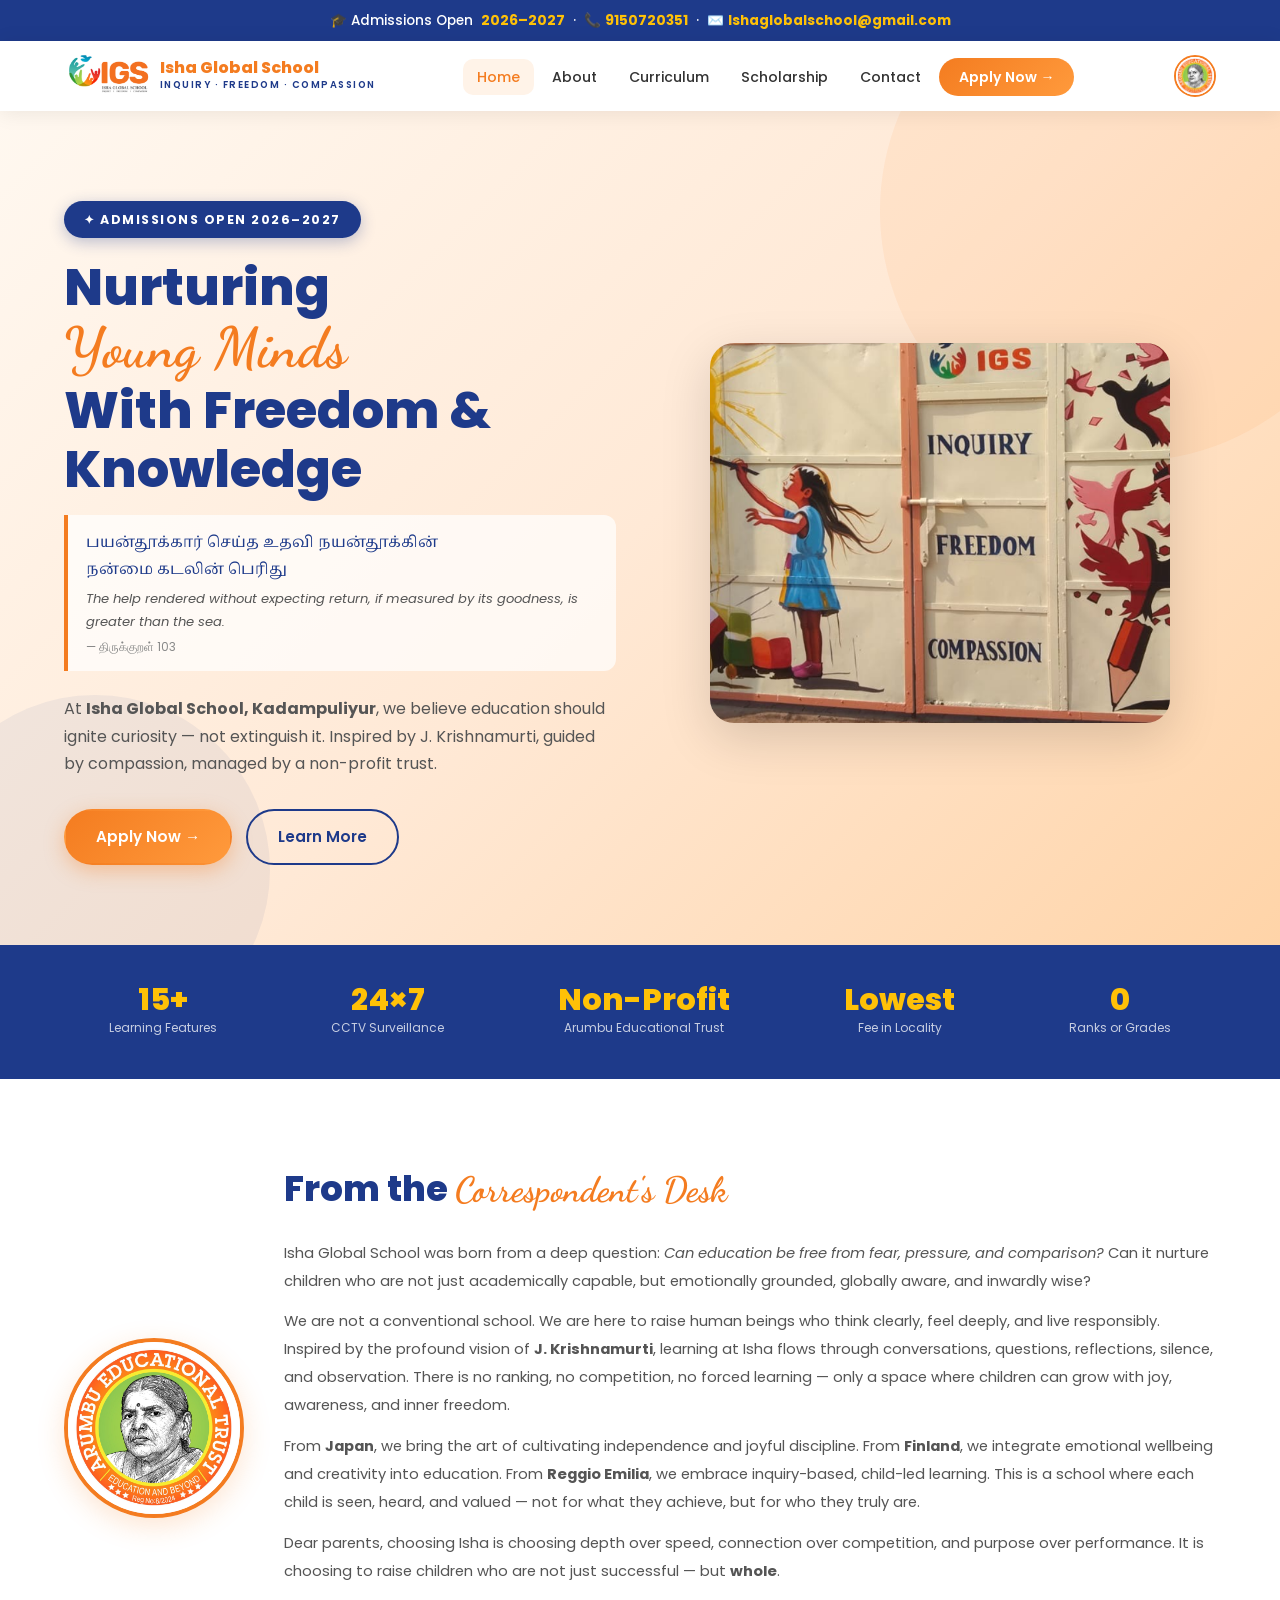
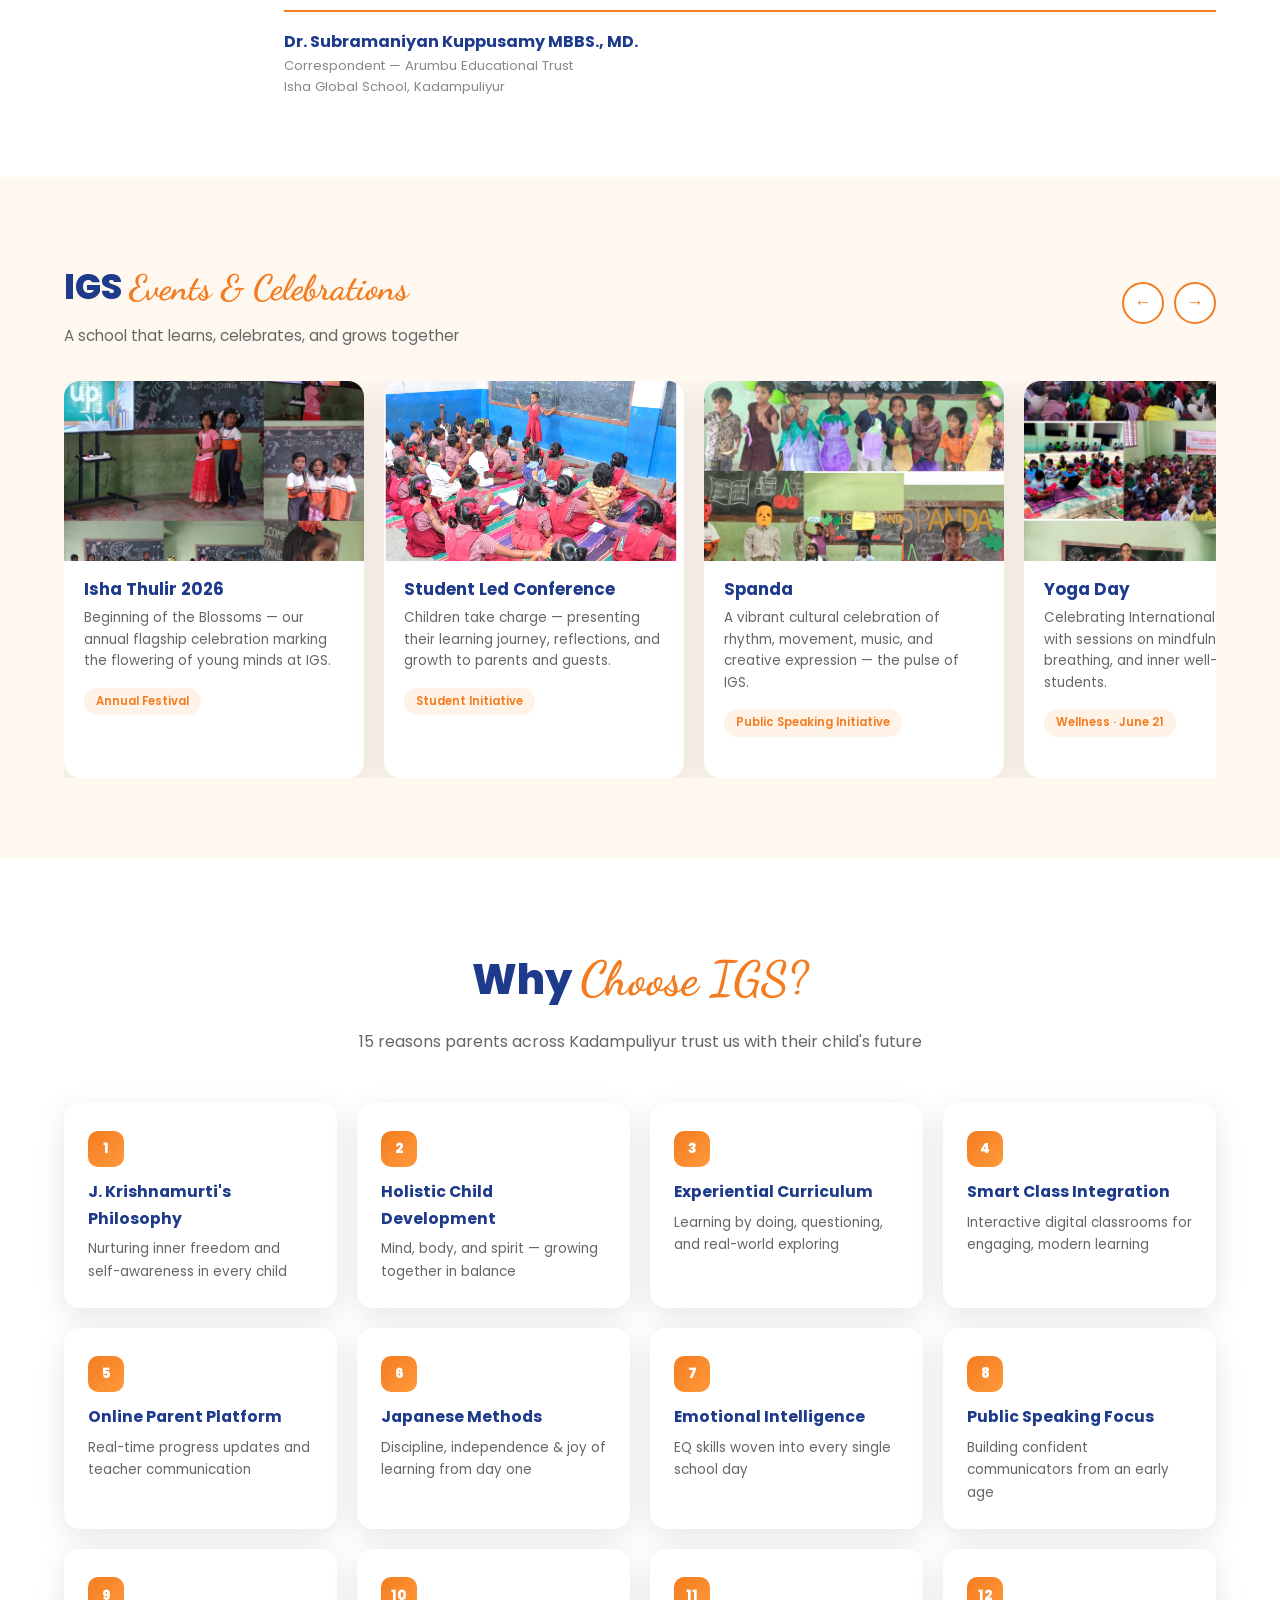
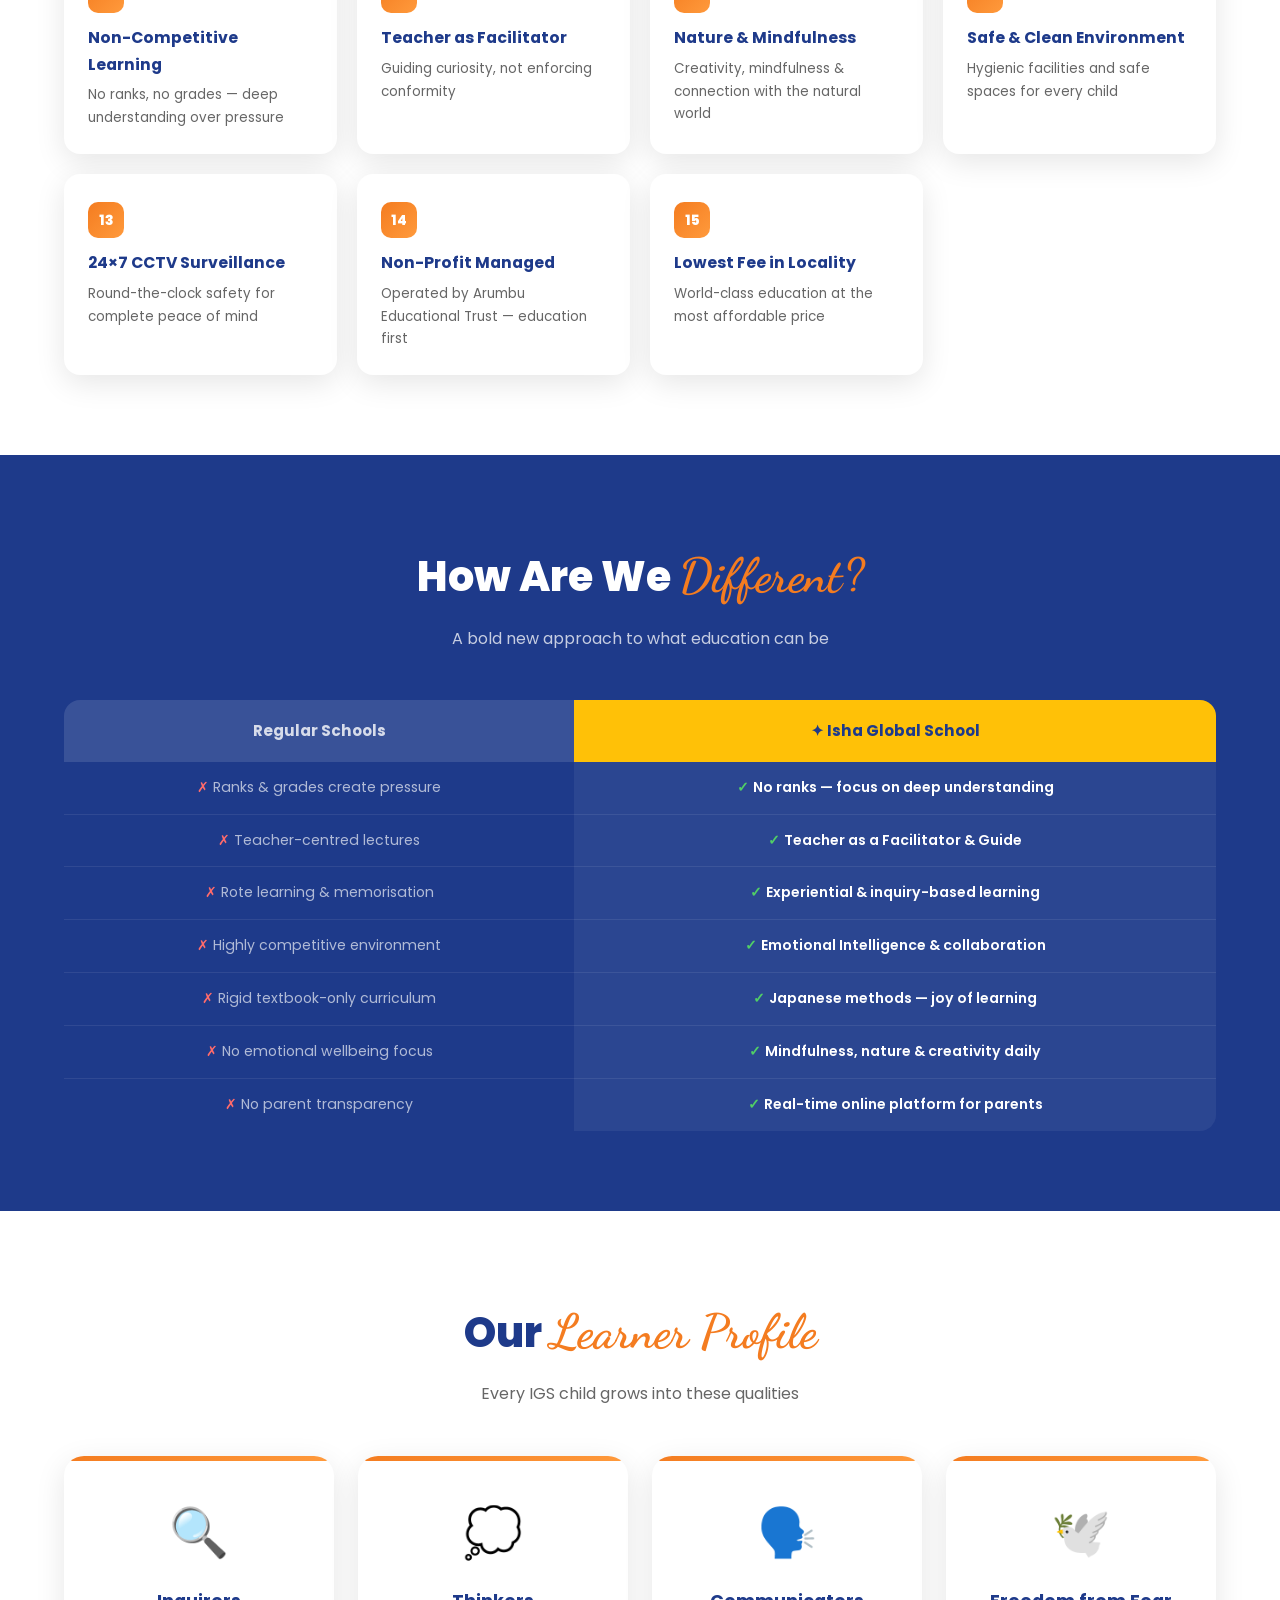
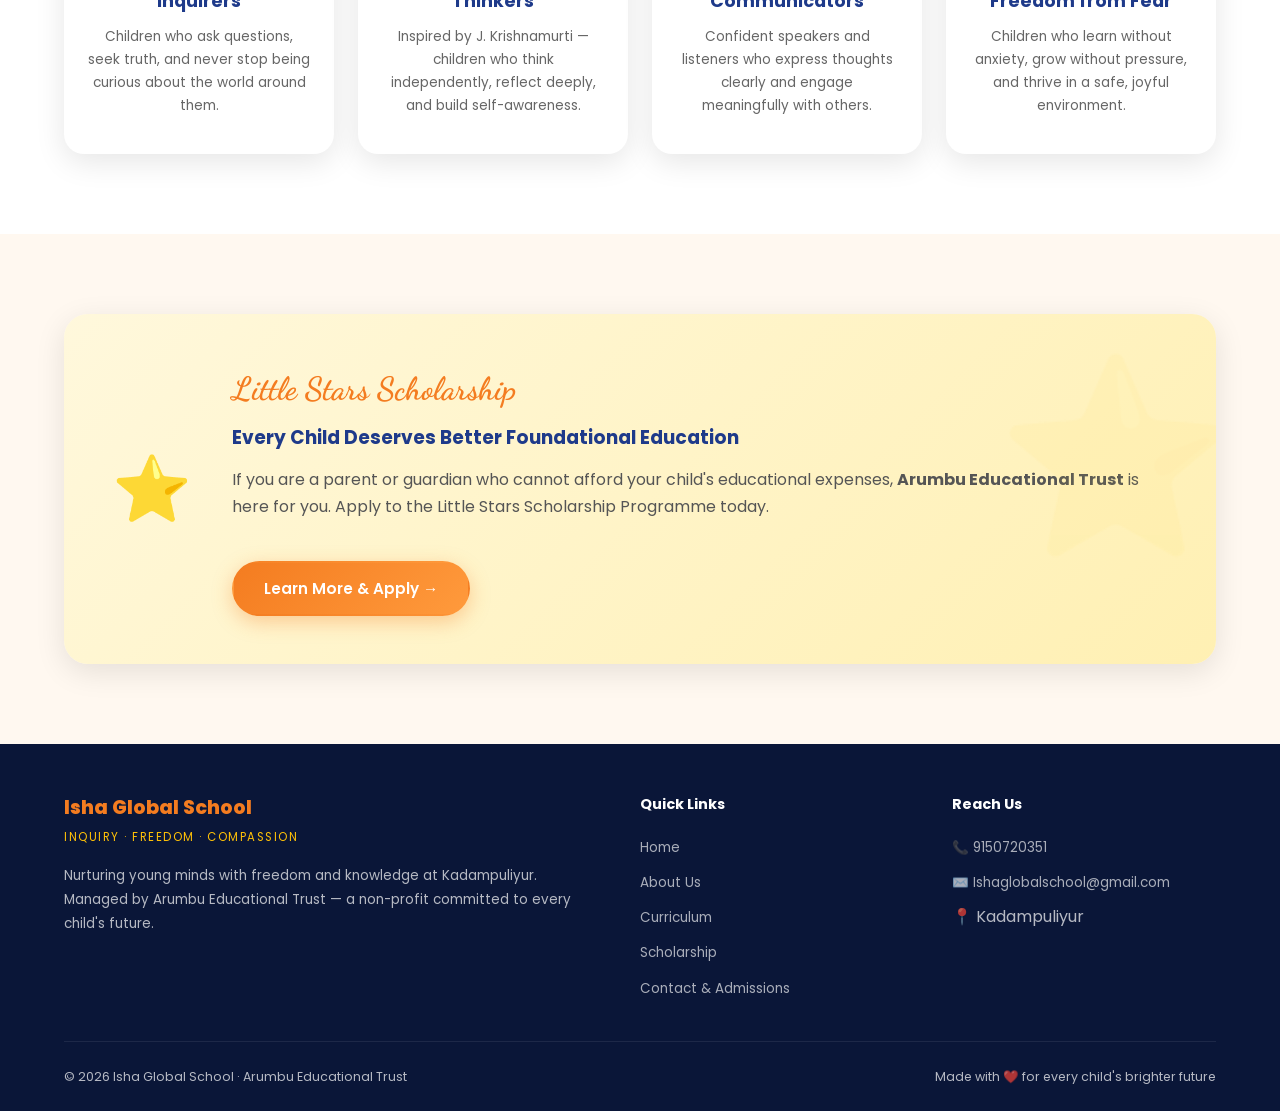
==== index.html @ 9e3ad9c9 "Initial commit — Isha Global School website Complete website with Home, About, Curriculum, Scholarsh" ====
<!DOCTYPE html>
<html lang="en">
<head>
  <meta charset="UTF-8"/>
  <meta name="viewport" content="width=device-width,initial-scale=1.0"/>
  <title>Isha Global School — Nurturing Young Minds</title>
  <meta name="description" content="Isha Global School, Kadampuliyur — Admissions open 2026-27. Holistic education inspired by J. Krishnamurti. Managed by Arumbu Educational Trust."/>
  <link rel="stylesheet" href="css/style.css"/>
</head>
<body>

<!-- TOP BANNER -->
<div class="top-banner">
  🎓 Admissions Open &nbsp;<span>2026–2027</span>&nbsp; · &nbsp;📞 <span>9150720351</span>&nbsp; · &nbsp;✉️ <span>Ishaglobalschool@gmail.com</span>
</div>

<!-- NAVBAR -->
<nav>
  <div class="wrap nav-inner">
    <a href="index.html" class="logo">
      <img src="Pictures/logo.jpg" alt="Isha Global School" class="logo-img"/>
      <div class="logo-text">
        <div class="name">Isha Global School</div>
        <div class="tagline">Inquiry · Freedom · Compassion</div>
      </div>
    </a>
    <ul class="nav-links">
      <li><a href="index.html" class="active">Home</a></li>
      <li><a href="about.html">About</a></li>
      <li><a href="curriculum.html">Curriculum</a></li>
      <li><a href="scholarship.html">Scholarship</a></li>
      <li><a href="contact.html">Contact</a></li>
      <li><a href="#" class="nav-apply">Apply Now →</a></li>
    </ul>
    <a href="about.html" class="trust-logo-link" title="Arumbu Educational Trust">
      <img src="Pictures/trust.jpeg" alt="Arumbu Educational Trust" class="trust-logo"/>
    </a>
    <div class="hamburger" id="ham"><span></span><span></span><span></span></div>
  </div>
</nav>

<!-- MOBILE NAV -->
<div class="mob-nav" id="mobNav">
  <div class="mob-top">
    <div class="logo">
      <img src="Pictures/logo.jpg" alt="Isha Global School" class="logo-img"/>
      <div class="logo-text"><div class="name">Isha Global School</div></div>
    </div>
    <button class="mob-close" id="mobClose">✕</button>
  </div>
  <a href="index.html">Home</a>
  <a href="about.html">About</a>
  <a href="curriculum.html">Curriculum</a>
  <a href="scholarship.html">Scholarship</a>
  <a href="contact.html">Contact</a>
  <a href="#" class="mob-apply">Apply Now →</a>
</div>

<!-- HERO -->
<section class="hero">
  <div class="wrap">
    <div class="hero-inner">
      <div class="fade-up">
        <div class="hero-badge">✦ Admissions Open 2026–2027</div>
        <h1>Nurturing <span class="script">Young Minds</span> With Freedom &amp; Knowledge</h1>

        <div class="hero-kural">
          <div class="k-text tamil">பயன்தூக்கார் செய்த உதவி நயன்தூக்கின்<br/>நன்மை கடலின் பெரிது</div>
          <div class="k-eng" style="font-size:.82rem;color:#555;margin-top:.3rem;font-style:italic;">The help rendered without expecting return, if measured by its goodness, is greater than the sea.</div>
          <div class="k-num">— திருக்குறள் 103</div>
        </div>

        <p class="hero-sub">
          At <strong>Isha Global School, Kadampuliyur</strong>, we believe education should ignite curiosity — not extinguish it.
          Inspired by J. Krishnamurti, guided by compassion, managed by a non-profit trust.
        </p>
        <div class="hero-btns">
          <a href="#" class="btn btn-orange">Apply Now →</a>
          <a href="about.html" class="btn btn-outline" style="color:var(--blue);border-color:var(--blue);">Learn More</a>
        </div>
      </div>

      <div class="hero-img-wrap">
        <img src="Pictures/igs_mural.png" alt="IGS — Inquiry, Freedom, Compassion" class="hero-img"/>
      </div>
    </div>
  </div>
</section>

<!-- STATS STRIP / DASHBOARD -->
<div class="stats-strip">
  <div class="wrap stats-inner">
    <div class="stat"><div class="num">15+</div><div class="lbl">Learning Features</div></div>
    <div class="stat"><div class="num">24×7</div><div class="lbl">CCTV Surveillance</div></div>
    <div class="stat"><div class="num">Non-Profit</div><div class="lbl">Arumbu Educational Trust</div></div>
    <div class="stat"><div class="num">Lowest</div><div class="lbl">Fee in Locality</div></div>
    <div class="stat"><div class="num">0</div><div class="lbl">Ranks or Grades</div></div>
  </div>
</div>

<!-- CORRESPONDENT'S DESK -->
<section class="corr-section">
  <div class="wrap">
    <div class="corr-inner">
      <div class="corr-logo">
        <img src="Pictures/trust.jpeg" alt="Arumbu Educational Trust" class="corr-trust-img"/>
      </div>
      <div class="corr-content">
        <h2>From the <span class="script">Correspondent's Desk</span></h2>
        <p>Isha Global School was born from a deep question: <em>Can education be free from fear, pressure, and comparison?</em> Can it nurture children who are not just academically capable, but emotionally grounded, globally aware, and inwardly wise?</p>
        <p>We are not a conventional school. We are here to raise human beings who think clearly, feel deeply, and live responsibly. Inspired by the profound vision of <strong>J. Krishnamurti</strong>, learning at Isha flows through conversations, questions, reflections, silence, and observation. There is no ranking, no competition, no forced learning — only a space where children can grow with joy, awareness, and inner freedom.</p>
        <p>From <strong>Japan</strong>, we bring the art of cultivating independence and joyful discipline. From <strong>Finland</strong>, we integrate emotional wellbeing and creativity into education. From <strong>Reggio Emilia</strong>, we embrace inquiry-based, child-led learning. This is a school where each child is seen, heard, and valued — not for what they achieve, but for who they truly are.</p>
        <p>Dear parents, choosing Isha is choosing depth over speed, connection over competition, and purpose over performance. It is choosing to raise children who are not just successful — but <strong>whole</strong>.</p>
        <div class="corr-sign">
          <strong>Dr. Subramaniyan Kuppusamy MBBS., MD.</strong>
          <span>Correspondent — Arumbu Educational Trust</span>
          <span>Isha Global School, Kadampuliyur</span>
        </div>
      </div>
    </div>
  </div>
</section>

<!-- EVENTS CAROUSEL -->
<section class="events-section">
  <div class="wrap">
    <div class="events-header">
      <div>
        <h2>IGS <span class="script">Events &amp; Celebrations</span></h2>
        <p style="color:#666;font-size:.95rem;margin-top:.3rem;">A school that learns, celebrates, and grows together</p>
      </div>
      <div class="events-nav">
        <button class="ev-btn" id="evPrev">&#8592;</button>
        <button class="ev-btn" id="evNext">&#8594;</button>
      </div>
    </div>

    <div class="events-track-wrap">
      <div class="events-track" id="evTrack">

        <div class="event-card">
          <div class="ev-img-wrap"><img src="Pictures/spanda2.jpeg" alt="Isha Thulir" class="ev-img"/></div>
          <div class="ev-body">
            <div class="ev-name">Isha Thulir 2026</div>
            <div class="ev-desc">Beginning of the Blossoms — our annual flagship celebration marking the flowering of young minds at IGS.</div>
            <span class="ev-tag">Annual Festival</span>
          </div>
        </div>

        <div class="event-card">
          <div class="ev-img-wrap"><img src="Pictures/student_led_conference.png" alt="Student Led Conference" class="ev-img"/></div>
          <div class="ev-body">
            <div class="ev-name">Student Led Conference</div>
            <div class="ev-desc">Children take charge — presenting their learning journey, reflections, and growth to parents and guests.</div>
            <span class="ev-tag">Student Initiative</span>
          </div>
        </div>

        <div class="event-card">
          <div class="ev-img-wrap"><img src="Pictures/spanda.jpeg" alt="Spanda" class="ev-img"/></div>
          <div class="ev-body">
            <div class="ev-name">Spanda</div>
            <div class="ev-desc">A vibrant cultural celebration of rhythm, movement, music, and creative expression — the pulse of IGS.</div>
            <span class="ev-tag">Public Speaking Initiative</span>
          </div>
        </div>

        <div class="event-card">
          <div class="ev-img-wrap"><img src="Pictures/yogaday.jpeg" alt="Yoga Day" class="ev-img"/></div>
          <div class="ev-body">
            <div class="ev-name">Yoga Day</div>
            <div class="ev-desc">Celebrating International Yoga Day with sessions on mindfulness, breathing, and inner well-being for all students.</div>
            <span class="ev-tag">Wellness · June 21</span>
          </div>
        </div>

        <div class="event-card">
          <div class="ev-img-wrap"><img src="Pictures/environment_day.png" alt="World Environment Day" class="ev-img"/></div>
          <div class="ev-body">
            <div class="ev-name">World Environment Day</div>
            <div class="ev-desc">Hands-on activities connecting children with nature — planting, clean-up drives, and eco-awareness projects.</div>
            <span class="ev-tag">Environment · June 5</span>
          </div>
        </div>

        <div class="event-card">
          <div class="ev-img-wrap"><img src="Pictures/independence_day.jpeg" alt="Independence Day" class="ev-img"/></div>
          <div class="ev-body">
            <div class="ev-name">Independence Day</div>
            <div class="ev-desc">A proud celebration of India's freedom — flag hoisting, patriotic performances, and reflections on our heritage.</div>
            <span class="ev-tag">National Day · Aug 15</span>
          </div>
        </div>

        <div class="event-card">
          <div class="ev-img-wrap"><img src="Pictures/teachers_day.jpeg" alt="National Holiday Celebrations" class="ev-img"/></div>
          <div class="ev-body">
            <div class="ev-name">National Holiday Celebrations</div>
            <div class="ev-desc">Vinayagar Chaturthi, Pongal, Diwali &amp; more — children celebrate India's rich cultural heritage with art, mehendi, speeches, and joyful traditions.</div>
            <span class="ev-tag">Cultural Celebrations</span>
          </div>
        </div>

        <div class="event-card">
          <div class="ev-img-wrap"><img src="Pictures/childrens_day.jpeg" alt="Children's Day" class="ev-img"/></div>
          <div class="ev-body">
            <div class="ev-name">Children's Day</div>
            <div class="ev-desc">A full day of joy, games, surprises, and fun — because every child deserves to be celebrated.</div>
            <span class="ev-tag">Fun Day · Nov 14</span>
          </div>
        </div>

        <div class="event-card">
          <div class="ev-img-wrap"><img src="Pictures/environment_day.png" alt="Science Exhibition" class="ev-img"/></div>
          <div class="ev-body">
            <div class="ev-name">Science Exhibition</div>
            <div class="ev-desc">Student-built models and experiments on display — curiosity, inquiry, and innovation showcased to the community.</div>
            <span class="ev-tag">STEM Showcase</span>
          </div>
        </div>

        <div class="event-card">
          <div class="ev-img-wrap"><img src="Pictures/talent_exhibit.jpeg" alt="Talent Exit Shows" class="ev-img"/></div>
          <div class="ev-body">
            <div class="ev-name">Talent Exit Shows</div>
            <div class="ev-desc">End-of-year performances where every child shines — music, dance, drama, art, and spoken word on one stage.</div>
            <span class="ev-tag">Year-End Show</span>
          </div>
        </div>

      </div>
    </div>
  </div>
</section>

<!-- WHY CHOOSE US -->
<section>
  <div class="wrap">
    <div class="section-head">
      <h2>Why <span class="script">Choose IGS?</span></h2>
      <p>15 reasons parents across Kadampuliyur trust us with their child's future</p>
    </div>
    <div class="why-grid">
      <div class="why-card"><div class="why-num">1</div><h3>J. Krishnamurti's Philosophy</h3><p>Nurturing inner freedom and self-awareness in every child</p></div>
      <div class="why-card"><div class="why-num">2</div><h3>Holistic Child Development</h3><p>Mind, body, and spirit — growing together in balance</p></div>
      <div class="why-card"><div class="why-num">3</div><h3>Experiential Curriculum</h3><p>Learning by doing, questioning, and real-world exploring</p></div>
      <div class="why-card"><div class="why-num">4</div><h3>Smart Class Integration</h3><p>Interactive digital classrooms for engaging, modern learning</p></div>
      <div class="why-card"><div class="why-num">5</div><h3>Online Parent Platform</h3><p>Real-time progress updates and teacher communication</p></div>
      <div class="why-card"><div class="why-num">6</div><h3>Japanese Methods</h3><p>Discipline, independence &amp; joy of learning from day one</p></div>
      <div class="why-card"><div class="why-num">7</div><h3>Emotional Intelligence</h3><p>EQ skills woven into every single school day</p></div>
      <div class="why-card"><div class="why-num">8</div><h3>Public Speaking Focus</h3><p>Building confident communicators from an early age</p></div>
      <div class="why-card"><div class="why-num">9</div><h3>Non-Competitive Learning</h3><p>No ranks, no grades — deep understanding over pressure</p></div>
      <div class="why-card"><div class="why-num">10</div><h3>Teacher as Facilitator</h3><p>Guiding curiosity, not enforcing conformity</p></div>
      <div class="why-card"><div class="why-num">11</div><h3>Nature &amp; Mindfulness</h3><p>Creativity, mindfulness &amp; connection with the natural world</p></div>
      <div class="why-card"><div class="why-num">12</div><h3>Safe &amp; Clean Environment</h3><p>Hygienic facilities and safe spaces for every child</p></div>
      <div class="why-card"><div class="why-num">13</div><h3>24×7 CCTV Surveillance</h3><p>Round-the-clock safety for complete peace of mind</p></div>
      <div class="why-card"><div class="why-num">14</div><h3>Non-Profit Managed</h3><p>Operated by Arumbu Educational Trust — education first</p></div>
      <div class="why-card"><div class="why-num">15</div><h3>Lowest Fee in Locality</h3><p>World-class education at the most affordable price</p></div>
    </div>
  </div>
</section>

<!-- HOW WE'RE DIFFERENT -->
<section class="diff-section">
  <div class="wrap">
    <div class="section-head">
      <h2>How Are We <span class="script">Different?</span></h2>
      <p>A bold new approach to what education can be</p>
    </div>
    <div style="overflow-x:auto;">
      <table class="diff-table">
        <thead>
          <tr>
            <th>Regular Schools</th>
            <th>✦ Isha Global School</th>
          </tr>
        </thead>
        <tbody>
          <tr><td><span class="x">✗</span>Ranks &amp; grades create pressure</td><td><span class="c">✓</span>No ranks — focus on deep understanding</td></tr>
          <tr><td><span class="x">✗</span>Teacher-centred lectures</td><td><span class="c">✓</span>Teacher as a Facilitator &amp; Guide</td></tr>
          <tr><td><span class="x">✗</span>Rote learning &amp; memorisation</td><td><span class="c">✓</span>Experiential &amp; inquiry-based learning</td></tr>
          <tr><td><span class="x">✗</span>Highly competitive environment</td><td><span class="c">✓</span>Emotional Intelligence &amp; collaboration</td></tr>
          <tr><td><span class="x">✗</span>Rigid textbook-only curriculum</td><td><span class="c">✓</span>Japanese methods — joy of learning</td></tr>
          <tr><td><span class="x">✗</span>No emotional wellbeing focus</td><td><span class="c">✓</span>Mindfulness, nature &amp; creativity daily</td></tr>
          <tr><td><span class="x">✗</span>No parent transparency</td><td><span class="c">✓</span>Real-time online platform for parents</td></tr>
        </tbody>
      </table>
    </div>
  </div>
</section>

<!-- LEARNER PROFILE -->
<section>
  <div class="wrap">
    <div class="section-head">
      <h2>Our <span class="script">Learner Profile</span></h2>
      <p>Every IGS child grows into these qualities</p>
    </div>
    <div class="learner-grid">
      <div class="learner-card">
        <span class="lc-icon">🔍</span>
        <h3>Inquirers</h3>
        <p>Children who ask questions, seek truth, and never stop being curious about the world around them.</p>
      </div>
      <div class="learner-card">
        <span class="lc-icon">💭</span>
        <h3>Thinkers</h3>
        <p>Inspired by J. Krishnamurti — children who think independently, reflect deeply, and build self-awareness.</p>
      </div>
      <div class="learner-card">
        <span class="lc-icon">🗣️</span>
        <h3>Communicators</h3>
        <p>Confident speakers and listeners who express thoughts clearly and engage meaningfully with others.</p>
      </div>
      <div class="learner-card">
        <span class="lc-icon">🕊️</span>
        <h3>Freedom from Fear</h3>
        <p>Children who learn without anxiety, grow without pressure, and thrive in a safe, joyful environment.</p>
      </div>
    </div>
  </div>
</section>

<!-- SCHOLARSHIP TEASER -->
<section style="background:#fff8f0;">
  <div class="wrap">
    <div class="schol-teaser">
      <div class="schol-star">⭐</div>
      <div>
        <h2 class="script" style="color:var(--orange);font-size:2rem;margin-bottom:.4rem;">Little Stars Scholarship</h2>
        <h3 style="color:var(--blue);margin-bottom:.75rem;font-weight:700;">Every Child Deserves Better Foundational Education</h3>
        <p>If you are a parent or guardian who cannot afford your child's educational expenses, <strong>Arumbu Educational Trust</strong> is here for you. Apply to the Little Stars Scholarship Programme today.</p>
        <a href="scholarship.html" class="btn btn-orange" style="margin-top:1rem;">Learn More &amp; Apply →</a>
      </div>
    </div>
  </div>
</section>

<!-- FOOTER -->
<footer>
  <div class="wrap">
    <div class="footer-grid">
      <div class="f-brand">
        <div class="f-name">Isha Global School</div>
        <div class="f-motto">Inquiry · Freedom · Compassion</div>
        <p>Nurturing young minds with freedom and knowledge at Kadampuliyur. Managed by Arumbu Educational Trust — a non-profit committed to every child's future.</p>
      </div>
      <div>
        <h4>Quick Links</h4>
        <ul>
          <li><a href="index.html">Home</a></li>
          <li><a href="about.html">About Us</a></li>
          <li><a href="curriculum.html">Curriculum</a></li>
          <li><a href="scholarship.html">Scholarship</a></li>
          <li><a href="contact.html">Contact &amp; Admissions</a></li>
        </ul>
      </div>
      <div>
        <h4>Reach Us</h4>
        <ul>
          <li><a href="tel:9150720351">📞 9150720351</a></li>
          <li><a href="mailto:Ishaglobalschool@gmail.com">✉️ Ishaglobalschool@gmail.com</a></li>
          <li>📍 Kadampuliyur</li>
        </ul>
      </div>
    </div>
    <div class="footer-bottom">
      <span>© 2026 Isha Global School · Arumbu Educational Trust</span>
      <span>Made with ❤️ for every child's brighter future</span>
    </div>
  </div>
</footer>

<script>
  // Mobile nav
  const ham = document.getElementById('ham');
  const mobNav = document.getElementById('mobNav');
  const mobClose = document.getElementById('mobClose');
  ham.addEventListener('click', () => { mobNav.classList.add('open'); document.body.style.overflow='hidden'; });
  mobClose.addEventListener('click', () => { mobNav.classList.remove('open'); document.body.style.overflow=''; });
  mobNav.querySelectorAll('a').forEach(a => a.addEventListener('click', () => { mobNav.classList.remove('open'); document.body.style.overflow=''; }));

  // Events carousel
  const track = document.getElementById('evTrack');
  const cards = track.querySelectorAll('.event-card');
  let current = 0;
  const visible = () => window.innerWidth < 700 ? 1 : window.innerWidth < 1000 ? 2 : 3;
  const cardW = () => cards[0].getBoundingClientRect().width + 20;
  const maxIdx = () => Math.max(0, cards.length - visible());

  function slideTo(idx) {
    current = Math.max(0, Math.min(idx, maxIdx()));
    track.style.transform = 'translateX(-' + (current * cardW()) + 'px)';
  }

  document.getElementById('evPrev').addEventListener('click', () => slideTo(current - 1));
  document.getElementById('evNext').addEventListener('click', () => slideTo(current + 1));
  window.addEventListener('resize', () => slideTo(Math.min(current, maxIdx())));

  // Auto-scroll — loops back to start seamlessly
  let autoTimer = setInterval(() => {
    slideTo(current >= maxIdx() ? 0 : current + 1);
  }, 3500);
  track.parentElement.addEventListener('mouseenter', () => clearInterval(autoTimer));
  track.parentElement.addEventListener('mouseleave', () => {
    autoTimer = setInterval(() => { slideTo(current >= maxIdx() ? 0 : current + 1); }, 3500);
  });

  // Scroll animations
  const obs = new IntersectionObserver(entries => {
    entries.forEach(e => { if(e.isIntersecting){ e.target.style.opacity='1'; e.target.style.transform='translateY(0)'; obs.unobserve(e.target); }});
  }, { threshold:.1, rootMargin:'0px 0px -40px 0px' });
  document.querySelectorAll('.why-card,.learner-card,.event-card,.stat').forEach(el => {
    el.style.opacity='0'; el.style.transform='translateY(22px)'; el.style.transition='opacity .5s ease, transform .5s ease';
    obs.observe(el);
  });
</script>
</body>
</html>
---- css/style.css ----
@import url('https://fonts.googleapis.com/css2?family=Poppins:wght@300;400;500;600;700;800&family=Dancing+Script:wght@600;700&family=Noto+Serif+Tamil:wght@400;600&display=swap');

:root {
  --orange: #f47c20;
  --orange-d: #d96712;
  --blue: #1e3a8a;
  --blue-d: #0f1f4d;
  --yellow: #ffc107;
  --cream: #fff8f0;
  --grad: linear-gradient(135deg, #f47c20, #ff9a3c);
  --grad-blue: linear-gradient(135deg, #1e3a8a, #3b5bdb);
  --shadow: 0 8px 30px rgba(0,0,0,.10);
  --shadow-lg: 0 15px 50px rgba(0,0,0,.15);
  --radius: 16px;
  --transition: all .35s ease;
}

*, *::before, *::after { margin:0; padding:0; box-sizing:border-box; }
html { scroll-behavior: smooth; }
body { font-family:'Poppins',sans-serif; background:#fff; color:#333; overflow-x:hidden; line-height:1.7; }
img { max-width:100%; display:block; }
a { text-decoration:none; color:inherit; }
ul { list-style:none; }
.script { font-family:'Dancing Script',cursive; }
.tamil { font-family:'Noto Serif Tamil',serif; }

/* ── LAYOUT ── */
.wrap { max-width:1200px; margin:0 auto; padding:0 24px; }
section { padding:80px 0; }

/* ── BUTTONS ── */
.btn {
  display:inline-block; padding:13px 30px; border-radius:50px;
  font-weight:600; font-size:.95rem; cursor:pointer; transition:var(--transition);
  border:2px solid transparent;
}
.btn-orange { background:var(--grad); color:#fff; box-shadow:0 6px 20px rgba(244,124,32,.35); }
.btn-orange:hover { transform:translateY(-3px); box-shadow:0 10px 30px rgba(244,124,32,.5); }
.btn-outline { background:transparent; color:#fff; border-color:#fff; }
.btn-outline:hover { background:#fff; color:var(--blue); transform:translateY(-3px); }
.btn-blue { background:var(--grad-blue); color:#fff; box-shadow:0 6px 20px rgba(30,58,138,.3); }
.btn-blue:hover { transform:translateY(-3px); box-shadow:0 10px 30px rgba(30,58,138,.45); }
.btn-yellow { background:var(--yellow); color:#1a1a1a; font-weight:700; box-shadow:0 6px 20px rgba(255,193,7,.4); }
.btn-yellow:hover { transform:translateY(-3px); background:#e6ac00; }

/* ── SECTION HEADERS ── */
.section-head { text-align:center; margin-bottom:3rem; }
.section-head h2 { font-size:clamp(1.8rem,3.5vw,2.6rem); color:var(--blue); margin-bottom:.5rem; font-weight:800; }
.section-head h2 .script { color:var(--orange); font-size:1.15em; }
.section-head p { color:#666; font-size:1rem; max-width:580px; margin:0 auto; }

/* ── NAVBAR ── */
nav {
  background:rgba(255,255,255,.97); backdrop-filter:blur(12px);
  box-shadow:0 2px 20px rgba(0,0,0,.08); position:sticky; top:0; z-index:1000; padding:12px 0;
}
.nav-inner { display:flex; align-items:center; justify-content:space-between; }
.logo { display:flex; align-items:center; gap:10px; }
.logo-icon {
  width:46px; height:46px; background:var(--grad); border-radius:12px;
  display:flex; align-items:center; justify-content:center;
  color:#fff; font-weight:800; font-size:1rem; letter-spacing:-.5px;
}
.logo-img {
  height:46px; width:auto; border-radius:10px; object-fit:contain;
}
.logo-text .name { font-size:1rem; font-weight:800; color:var(--orange); line-height:1.1; }
.logo-text .tagline { font-size:.6rem; color:var(--blue); letter-spacing:1.5px; text-transform:uppercase; font-weight:600; }
.nav-links { display:flex; align-items:center; gap:4px; }
.nav-links a { padding:8px 14px; border-radius:10px; font-size:.88rem; font-weight:500; color:#333; transition:var(--transition); }
.nav-links a:hover, .nav-links a.active { background:#fff3e8; color:var(--orange); }
.nav-links .nav-apply { background:var(--grad); color:#fff; border-radius:50px; padding:9px 20px; font-weight:600; }
.nav-links .nav-apply:hover { background:none; background-color:var(--orange-d); transform:translateY(-2px); }
.trust-logo-link { display:flex; align-items:center; margin-left:12px; }
.trust-logo { height:42px; width:42px; border-radius:50%; object-fit:cover; border:2px solid var(--orange); transition:var(--transition); }
.trust-logo:hover { transform:scale(1.08); box-shadow:0 4px 12px rgba(244,124,32,.3); }
.hamburger { display:none; flex-direction:column; gap:5px; cursor:pointer; padding:5px; }
.hamburger span { display:block; width:24px; height:2px; background:var(--blue); border-radius:2px; transition:var(--transition); }

/* ── MOBILE MENU ── */
.mob-nav {
  display:none; position:fixed; inset:0; background:#fff; z-index:999;
  flex-direction:column; padding:24px; overflow-y:auto;
}
.mob-nav.open { display:flex; }
.mob-top { display:flex; justify-content:space-between; align-items:center; margin-bottom:2rem; }
.mob-close { font-size:1.6rem; background:none; border:none; cursor:pointer; color:#333; }
.mob-nav a { padding:14px 16px; border-radius:12px; font-weight:500; font-size:1rem; color:#333; border-bottom:1px solid #f5f5f5; transition:var(--transition); }
.mob-nav a:hover { background:#fff3e8; color:var(--orange); }
.mob-apply { background:var(--grad); color:#fff !important; border-radius:50px; text-align:center; margin-top:1rem; border:none !important; }

/* ── TOP BANNER ── */
.top-banner { background:var(--blue); color:#fff; text-align:center; padding:9px; font-size:.85rem; font-weight:500; }
.top-banner span { color:var(--yellow); font-weight:700; }

/* ── HERO ── */
.hero {
  background:linear-gradient(135deg,#fff8f0 0%,#ffe9d6 50%,#ffd4a8 100%);
  padding:90px 0 80px; position:relative; overflow:hidden;
}
.hero::before {
  content:''; position:absolute; width:500px; height:500px; border-radius:50%;
  background:var(--orange); opacity:.08; top:-150px; right:-100px;
}
.hero::after {
  content:''; position:absolute; width:350px; height:350px; border-radius:50%;
  background:var(--blue); opacity:.06; bottom:-100px; left:-80px;
}
.hero-inner { display:grid; grid-template-columns:1fr 1fr; gap:3rem; align-items:center; position:relative; z-index:1; }
.hero-badge { display:inline-block; background:var(--blue); color:#fff; padding:8px 20px; border-radius:25px; font-size:.78rem; font-weight:700; letter-spacing:1.5px; text-transform:uppercase; margin-bottom:1.2rem; box-shadow:0 4px 15px rgba(30,58,138,.3); }
.hero h1 { font-size:clamp(2rem,4vw,3.2rem); color:var(--blue); font-weight:800; line-height:1.15; margin-bottom:1rem; }
.hero h1 .script { color:var(--orange); font-size:1.1em; display:block; }
.hero-kural { background:rgba(255,255,255,.7); backdrop-filter:blur(8px); border-left:4px solid var(--orange); border-radius:0 12px 12px 0; padding:14px 18px; margin-bottom:1.5rem; }
.hero-kural .k-text { font-family:'Noto Serif Tamil',serif; font-size:.95rem; color:var(--blue); line-height:1.8; }
.hero-kural .k-num { font-size:.72rem; color:#888; margin-top:.3rem; }
.hero-sub { color:#555; font-size:1rem; margin-bottom:2rem; line-height:1.7; }
.hero-btns { display:flex; gap:14px; flex-wrap:wrap; }
.hero-img-wrap { position:relative; display:flex; justify-content:center; }
.hero-img { border-radius:24px; box-shadow:var(--shadow-lg); width:100%; max-width:460px; height:380px; object-fit:cover; animation:float 4s ease-in-out infinite; }
.hero-img-placeholder { border-radius:24px; box-shadow:var(--shadow-lg); width:100%; max-width:460px; height:380px; background:linear-gradient(135deg,#ffe9d6,#ffd4a8); display:flex; align-items:center; justify-content:center; font-size:6rem; animation:float 4s ease-in-out infinite; }
.hero-float-badge {
  position:absolute; bottom:20px; left:-20px;
  background:#fff; border-radius:14px; padding:12px 18px;
  box-shadow:var(--shadow); display:flex; align-items:center; gap:10px; z-index:2;
}
.hero-float-badge .hfb-icon { font-size:1.6rem; }
.hero-float-badge .hfb-text strong { display:block; font-size:.85rem; color:var(--blue); }
.hero-float-badge .hfb-text span { font-size:.72rem; color:#888; }

@keyframes float { 0%,100%{transform:translateY(0)} 50%{transform:translateY(-14px)} }

/* ── STATS STRIP ── */
.stats-strip { background:var(--blue); padding:24px 0; }
.stats-inner { display:flex; justify-content:space-around; flex-wrap:wrap; gap:1.5rem; }
.stat { text-align:center; color:#fff; padding:1rem 1.2rem; border-radius:12px; cursor:default; transition:transform .3s ease,background .3s ease,box-shadow .3s ease; }
.stat:hover { transform:translateY(-8px) scale(1.08); background:rgba(255,255,255,.1); box-shadow:0 10px 30px rgba(0,0,0,.25); }
.stat .num { font-size:1.9rem; font-weight:800; color:var(--yellow); line-height:1; transition:transform .3s ease; }
.stat:hover .num { transform:scale(1.15); }
.stat .lbl { font-size:.75rem; color:rgba(255,255,255,.75); margin-top:3px; transition:color .3s ease; }
.stat:hover .lbl { color:#fff; }
.stat-photo { width:64px; height:64px; border-radius:50%; object-fit:cover; margin:0 auto 10px; border:3px solid var(--yellow); box-shadow:0 4px 12px rgba(0,0,0,.25); }
.stats-with-photos .stat { display:flex; flex-direction:column; align-items:center; }
.dashboard-banner { width:100%; height:280px; object-fit:cover; border-radius:var(--radius); box-shadow:0 6px 20px rgba(0,0,0,.25); }

/* ── CORRESPONDENT'S DESK ── */
.corr-section { background:#fff; }
.corr-inner { display:grid; grid-template-columns:auto 1fr; gap:2.5rem; align-items:center; }
.corr-logo { flex-shrink:0; text-align:center; }
.corr-trust-img { width:180px; height:180px; border-radius:50%; object-fit:cover; border:4px solid var(--orange); box-shadow:0 8px 28px rgba(244,124,32,.2); }
.corr-content h2 { font-size:clamp(1.6rem,3vw,2.2rem); color:var(--blue); font-weight:800; margin-bottom:1.2rem; }
.corr-content h2 .script { color:var(--orange); }
.corr-content p { font-size:.92rem; color:#555; line-height:1.9; margin-bottom:.8rem; }
.corr-sign { margin-top:1.5rem; padding-top:1rem; border-top:2px solid var(--orange); }
.corr-sign strong { display:block; color:var(--blue); font-size:1rem; }
.corr-sign span { display:block; font-size:.82rem; color:#888; line-height:1.6; }

/* ── EVENTS ── */
.events-section { background:var(--cream); }
.events-header { display:flex; align-items:center; justify-content:space-between; margin-bottom:2rem; flex-wrap:wrap; gap:1rem; }
.events-header h2 { font-size:clamp(1.6rem,3vw,2.2rem); color:var(--blue); font-weight:800; }
.events-header h2 .script { color:var(--orange); }
.events-nav { display:flex; gap:10px; }
.ev-btn { width:42px; height:42px; border-radius:50%; border:2px solid var(--orange); background:#fff; color:var(--orange); font-size:1.1rem; cursor:pointer; transition:var(--transition); display:flex; align-items:center; justify-content:center; }
.ev-btn:hover { background:var(--orange); color:#fff; }
.events-track-wrap { overflow:hidden; }
.events-track { display:flex; gap:20px; transition:transform .6s cubic-bezier(.25,.8,.25,1); }
.event-card {
  flex:0 0 300px; background:#fff; border-radius:var(--radius);
  box-shadow:var(--shadow); border-top:none; transition:transform .35s ease,box-shadow .35s ease;
  cursor:pointer; position:relative; overflow:hidden;
}
.event-card:hover { transform:translateY(-10px) scale(1.02); box-shadow:0 18px 45px rgba(0,0,0,.18); }
.ev-img-wrap { position:relative; overflow:hidden; height:180px; }
.ev-img { width:100%; height:100%; object-fit:cover; display:block; transition:transform .45s ease; }
.event-card:hover .ev-img { transform:scale(1.1); }
.ev-body { padding:18px 20px 20px; }
.ev-name { font-size:1.05rem; font-weight:700; color:var(--blue); margin-bottom:6px; line-height:1.3; transition:color .3s ease; }
.event-card:hover .ev-name { color:var(--orange); }
.ev-desc { font-size:.84rem; color:#666; margin-bottom:14px; line-height:1.6; }
.ev-tag { display:inline-block; background:#fff3e8; color:var(--orange); font-size:.72rem; font-weight:600; padding:4px 12px; border-radius:20px; transition:background .3s ease,color .3s ease; }
.event-card:hover .ev-tag { background:var(--orange); color:#fff; }

/* ── WHY CHOOSE US ── */
.why-grid { display:grid; grid-template-columns:repeat(auto-fit,minmax(240px,1fr)); gap:20px; }
.why-card {
  background:#fff; border-radius:var(--radius); padding:24px; box-shadow:var(--shadow);
  border-top:4px solid transparent; transition:var(--transition); position:relative; overflow:hidden;
}
.why-card::after { content:''; position:absolute; top:0; left:0; right:0; height:4px; background:var(--grad); transform:scaleX(0); transform-origin:left; transition:var(--transition); }
.why-card:hover { transform:translateY(-10px) scale(1.03); box-shadow:0 16px 40px rgba(244,124,32,.18); }
.why-card:hover::after { transform:scaleX(1); }
.why-num { background:var(--grad); color:#fff; width:36px; height:36px; border-radius:10px; display:flex; align-items:center; justify-content:center; font-weight:800; font-size:.85rem; margin-bottom:12px; transition:transform .3s ease; }
.why-card:hover .why-num { transform:scale(1.15) rotate(-5deg); }
.why-card h3 { color:var(--blue); font-size:.98rem; margin-bottom:6px; font-weight:700; transition:color .3s ease; }
.why-card:hover h3 { color:var(--orange); }
.why-card p { font-size:.84rem; color:#666; }

/* ── DIFFERENT ── */
.diff-section { background:var(--blue); }
.diff-section .section-head h2 { color:#fff; }
.diff-section .section-head p { color:rgba(255,255,255,.75); }
.diff-table { width:100%; border-collapse:collapse; border-radius:var(--radius); overflow:hidden; }
.diff-table th { padding:18px 20px; font-size:.95rem; font-weight:700; text-align:center; }
.diff-table th:first-child { background:rgba(255,255,255,.12); color:rgba(255,255,255,.8); }
.diff-table th:last-child { background:var(--yellow); color:var(--blue); }
.diff-table td { padding:14px 20px; border-bottom:1px solid rgba(255,255,255,.08); font-size:.88rem; text-align:center; }
.diff-table tr:last-child td { border-bottom:none; }
.diff-table td:first-child { color:rgba(255,255,255,.65); }
.diff-table td:last-child { color:#fff; font-weight:600; background:rgba(255,255,255,.06); }
.diff-table .x { color:#ff6b6b; margin-right:4px; }
.diff-table .c { color:#51cf66; margin-right:4px; }

/* ── LEARNER PROFILE ── */
.learner-grid { display:grid; grid-template-columns:repeat(auto-fit,minmax(220px,1fr)); gap:24px; }
.learner-card {
  text-align:center; padding:36px 24px; background:#fff; border-radius:20px;
  box-shadow:var(--shadow); transition:var(--transition); position:relative; overflow:hidden;
}
.learner-card::before { content:''; position:absolute; top:0; left:0; right:0; height:5px; background:var(--grad); transition:height .3s ease; }
.learner-card:hover { transform:translateY(-10px) scale(1.03); box-shadow:0 16px 40px rgba(244,124,32,.2); }
.learner-card:hover::before { height:8px; }
.learner-card .lc-icon { font-size:3rem; margin-bottom:14px; display:block; transition:transform .3s ease; }
.learner-card:hover .lc-icon { animation:lcBounce .5s ease; }
.learner-card h3 { color:var(--blue); margin-bottom:8px; font-size:1.1rem; font-weight:700; transition:color .3s ease; }
.learner-card:hover h3 { color:var(--orange); }
.learner-card p { font-size:.85rem; color:#666; line-height:1.7; transition:color .3s ease; }
.learner-card:hover p { color:#333; }
@keyframes lcBounce{0%{transform:scale(1)}30%{transform:scale(1.3)}60%{transform:scale(.9)}100%{transform:scale(1)}}

/* ── SCHOLARSHIP TEASER ── */
.schol-teaser {
  background:linear-gradient(135deg,#fff8dc,#fff0b3);
  border-radius:24px; padding:3rem; display:flex; align-items:center; gap:2.5rem;
  box-shadow:var(--shadow); position:relative; overflow:hidden; transition:transform .35s ease,box-shadow .35s ease;
}
.schol-teaser:hover { transform:translateY(-6px); box-shadow:0 18px 45px rgba(255,193,7,.3); }
.schol-teaser::before { content:'⭐'; position:absolute; font-size:12rem; opacity:.06; right:-20px; top:-20px; }
.schol-star { font-size:4rem; flex-shrink:0; animation:pulse 2s ease-in-out infinite; }
.schol-teaser h2 { color:var(--orange); font-size:1.8rem; margin-bottom:.5rem; font-weight:800; }
.schol-teaser p { color:#555; margin-bottom:1.5rem; }
@keyframes pulse { 0%,100%{transform:scale(1)} 50%{transform:scale(1.08)} }

/* ── APPS SECTION ── */
.apps-section { background:var(--cream); }
.apps-grid { display:grid; grid-template-columns:repeat(3,1fr); gap:24px; }
.app-card {
  background:#fff; border-radius:var(--radius); padding:2rem; box-shadow:var(--shadow);
  border-top:5px solid var(--blue); transition:var(--transition); position:relative;
}
.app-card:hover { transform:translateY(-8px); box-shadow:var(--shadow-lg); }
.app-card-highlight { border-top-color:var(--orange); background:linear-gradient(180deg,#fff8f0,#fff); }
.app-icon { font-size:2.8rem; margin-bottom:1rem; }
.app-card h3 { color:var(--blue); font-size:1.15rem; font-weight:800; margin-bottom:.5rem; }
.app-desc { font-size:.88rem; color:#555; line-height:1.7; margin-bottom:1rem; }
.app-features { list-style:none; padding:0; margin:0; }
.app-features li { font-size:.82rem; color:#444; padding:.4rem 0; border-bottom:1px solid #f0f0f0; display:flex; align-items:center; gap:.5rem; }
.app-features li:last-child { border-bottom:none; }
.app-features li::before { content:'✦'; color:var(--orange); font-size:.7rem; flex-shrink:0; }

/* ── ABOUT PAGE ── */
.page-hero {
  background:linear-gradient(135deg,var(--blue),var(--blue-d));
  padding:70px 0; color:#fff; position:relative; overflow:hidden;
}
.page-hero::before { content:''; position:absolute; width:400px; height:400px; border-radius:50%; background:var(--orange); opacity:.06; top:-100px; right:-80px; }
.page-hero .wrap { position:relative; z-index:1; }
.breadcrumb { display:flex; gap:8px; align-items:center; font-size:.82rem; color:rgba(255,255,255,.55); margin-bottom:1rem; }
.breadcrumb a { color:var(--yellow); }
.page-hero h1 { font-size:clamp(2rem,4vw,3rem); color:#fff; font-weight:800; margin-bottom:.5rem; }
.page-hero p { color:rgba(255,255,255,.8); font-size:1.05rem; }

.philosophy-quote { border-left:5px solid var(--orange); padding:1.5rem 2rem; background:#fff8f0; border-radius:0 16px 16px 0; }
.philosophy-quote blockquote { font-size:1.05rem; font-style:italic; color:var(--blue); line-height:1.9; font-weight:500; }
.philosophy-quote cite { display:block; margin-top:.75rem; font-size:.8rem; color:#888; font-style:normal; font-weight:600; }

.mgmt-card { display:flex; gap:2rem; background:#fff; border-radius:20px; padding:2.5rem; box-shadow:var(--shadow); align-items:flex-start; transition:transform .35s ease,box-shadow .35s ease; }
.mgmt-card:hover { transform:translateY(-6px); box-shadow:0 14px 35px rgba(0,0,0,.15); }
.mgmt-photo { width:140px; height:140px; border-radius:50%; flex-shrink:0; border:4px solid var(--orange); background:#fff8f0; display:flex; align-items:center; justify-content:center; font-size:3.5rem; object-fit:cover; }
.mgmt-info h3 { color:var(--blue); font-size:1.2rem; margin-bottom:.2rem; }
.mgmt-info .role { color:var(--orange); font-size:.85rem; font-weight:600; margin-bottom:1rem; }
.mgmt-info blockquote { border-left:3px solid var(--yellow); padding-left:1rem; color:#555; font-style:italic; line-height:1.8; font-size:.92rem; }

.val-grid { display:grid; grid-template-columns:repeat(3,1fr); gap:20px; }
.val-card { text-align:center; padding:2.5rem 1.5rem; background:#fff; border-radius:var(--radius); box-shadow:var(--shadow); transition:transform .35s ease,box-shadow .35s ease; cursor:default; }
.val-card:hover { transform:translateY(-10px) scale(1.04); box-shadow:0 16px 40px rgba(244,124,32,.2); }
.val-icon { font-size:2.8rem; margin-bottom:1rem; display:block; transition:transform .3s ease; }
.val-card:hover .val-icon { animation:lcBounce .5s ease; }
.val-card h3 { color:var(--orange); font-size:1.1rem; margin-bottom:.5rem; font-weight:700; transition:color .3s ease; }
.val-card:hover h3 { color:var(--blue); }
.val-card p { font-size:.85rem; color:#666; transition:color .3s ease; }
.val-card:hover p { color:#333; }

/* ── CURRICULUM PAGE ── */
.approach-grid { display:grid; grid-template-columns:repeat(3,1fr); gap:24px; }
.approach-card { background:#fff; border-radius:var(--radius); padding:2rem; box-shadow:var(--shadow); border-top:5px solid var(--blue); transition:transform .35s ease,box-shadow .35s ease; cursor:default; overflow:hidden; }
.approach-card:hover { transform:translateY(-10px) scale(1.03); box-shadow:0 16px 40px rgba(30,58,138,.2); }
.approach-card:hover .ac-icon { animation:lcBounce .5s ease; }
.approach-card .ac-icon { font-size:2.2rem; margin-bottom:1rem; transition:transform .3s ease; }
.approach-card h3 { color:var(--blue); margin-bottom:.5rem; font-size:1.05rem; font-weight:700; transition:color .3s ease; }
.approach-card:hover h3 { color:var(--orange); }
.approach-card p { font-size:.86rem; color:#666; line-height:1.7; }
.approach-card ul { margin-top:.75rem; padding-left:1rem; }
.approach-card ul li { font-size:.82rem; color:#666; margin-bottom:.3rem; }
.approach-card ul li::before { content:'✦ '; color:var(--orange); }

.pill-wrap { display:flex; flex-wrap:wrap; gap:12px; justify-content:center; }
.pill { display:inline-flex; align-items:center; gap:6px; background:#fff; border:2px solid #e8edf5; border-radius:50px; padding:10px 20px; font-size:.88rem; font-weight:500; color:var(--blue); box-shadow:var(--shadow); transition:transform .3s ease,background .3s ease,color .3s ease,border-color .3s ease,box-shadow .3s ease; cursor:default; }
.pill:hover { background:var(--blue); color:#fff; border-color:var(--blue); transform:translateY(-6px) scale(1.05); box-shadow:0 10px 25px rgba(30,58,138,.25); }

/* ── SCHOLARSHIP PAGE ── */
.schol-hero { background:linear-gradient(135deg,#ff8c00,var(--orange)); color:#fff; padding:80px 0; text-align:center; position:relative; overflow:hidden; }
.schol-hero::before { content:'⭐'; position:absolute; font-size:20rem; opacity:.05; top:-3rem; right:-3rem; }
.schol-hero h1 { color:#fff; font-size:clamp(2rem,4vw,3rem); font-weight:800; margin-bottom:.75rem; }
.schol-hero p { color:rgba(255,255,255,.9); font-size:1.05rem; max-width:560px; margin:0 auto; }

.step-grid { display:grid; grid-template-columns:repeat(3,1fr); gap:24px; }
.step-card { text-align:center; padding:2rem 1.5rem; background:#fff; border-radius:var(--radius); box-shadow:var(--shadow); transition:transform .35s ease,box-shadow .35s ease; cursor:default; }
.step-card:hover { transform:translateY(-8px) scale(1.03); box-shadow:0 14px 35px rgba(244,124,32,.2); }
.step-card:hover .step-num { transform:scale(1.15); }
.step-card:hover h3 { color:var(--orange); }
.step-num { width:52px; height:52px; background:var(--grad); color:#fff; border-radius:50%; display:flex; align-items:center; justify-content:center; font-weight:800; font-size:1.2rem; margin:0 auto 1rem; box-shadow:0 6px 18px rgba(244,124,32,.35); transition:transform .3s ease; }
.step-card h3 { color:var(--blue); margin-bottom:.5rem; font-size:1rem; font-weight:700; transition:color .3s ease; }
.step-card p { font-size:.84rem; color:#666; }

.elig-list li { display:flex; gap:12px; align-items:flex-start; padding:12px 0; border-bottom:1px solid #f0f0f0; font-size:.92rem; color:#444; }
.elig-list li:last-child { border-bottom:none; }
.elig-list li::before { content:'✓'; color:#22c55e; font-weight:800; flex-shrink:0; margin-top:2px; }

/* ── CONTACT PAGE ── */
.contact-grid { display:grid; grid-template-columns:1fr 1.4fr; gap:2rem; align-items:start; }
.cinfo-card { background:var(--grad-blue); color:#fff; border-radius:20px; padding:2.5rem; }
.cinfo-card h3 { color:var(--yellow); margin-bottom:1.5rem; font-size:1.15rem; }
.c-item { display:flex; gap:14px; margin-bottom:1.5rem; align-items:flex-start; }
.c-item .ci-icon { font-size:1.4rem; flex-shrink:0; }
.c-item .ci-label { font-size:.7rem; color:rgba(255,255,255,.6); margin-bottom:3px; letter-spacing:.5px; text-transform:uppercase; }
.c-item .ci-val { font-weight:600; color:#fff; }
.c-item .ci-val a { color:#fff; }
.map-wrap { border-radius:var(--radius); overflow:hidden; box-shadow:var(--shadow); }
.map-wrap iframe { width:100%; height:400px; border:0; display:block; }

.faq details { background:#fff; border-radius:var(--radius); padding:18px 22px; box-shadow:var(--shadow); margin-bottom:12px; cursor:pointer; transition:transform .25s ease,box-shadow .25s ease; }
.faq details:hover { transform:translateY(-3px); box-shadow:0 10px 25px rgba(0,0,0,.12); }
.faq summary { font-weight:600; color:var(--blue); font-size:.95rem; list-style:none; display:flex; justify-content:space-between; align-items:center; }
.faq summary .fq-arrow { color:var(--orange); font-size:1.2rem; transition:var(--transition); }
.faq details[open] summary .fq-arrow { transform:rotate(45deg); }
.faq details p { margin-top:.75rem; font-size:.88rem; color:#555; line-height:1.7; }

/* ── FOOTER ── */
footer { background:#0a1638; color:rgba(255,255,255,.7); padding:3rem 0 1.5rem; }
.footer-grid { display:grid; grid-template-columns:2fr 1fr 1fr; gap:3rem; padding-bottom:2rem; border-bottom:1px solid rgba(255,255,255,.08); margin-bottom:1.5rem; }
.f-brand .f-name { font-size:1.2rem; font-weight:800; color:var(--orange); margin-bottom:.2rem; }
.f-brand .f-motto { color:var(--yellow); font-size:.72rem; letter-spacing:1.5px; text-transform:uppercase; margin-bottom:1rem; }
.f-brand p { font-size:.84rem; line-height:1.8; }
footer h4 { color:#fff; margin-bottom:1rem; font-size:.9rem; }
footer ul li { margin-bottom:.5rem; }
footer ul a { color:rgba(255,255,255,.65); font-size:.84rem; transition:var(--transition); }
footer ul a:hover { color:var(--yellow); }
.footer-bottom { display:flex; justify-content:space-between; font-size:.78rem; flex-wrap:wrap; gap:.5rem; }

/* ── RESPONSIVE ── */
@media(max-width:960px){
  .hero-inner { grid-template-columns:1fr; }
  .hero-img-wrap { display:none; }
  .approach-grid,.step-grid,.val-grid { grid-template-columns:1fr 1fr; }
  .apps-grid { grid-template-columns:1fr 1fr; }
  .corr-inner { grid-template-columns:1fr; text-align:center; }
  .corr-trust-img { width:140px; height:140px; }
  .footer-grid { grid-template-columns:1fr; gap:2rem; }
  .contact-grid { grid-template-columns:1fr; }
  .mgmt-card { flex-direction:column; align-items:center; text-align:center; }
  .schol-teaser { flex-direction:column; gap:1.5rem; text-align:center; }
}
@media(max-width:700px){
  .nav-links { display:none; }
  .hamburger { display:flex; }
  section { padding:55px 0; }
  .approach-grid,.step-grid,.val-grid { grid-template-columns:1fr; }
  .diff-table { font-size:.8rem; }
  .diff-table th,.diff-table td { padding:10px 10px; }
  .hero { padding:60px 0 55px; }
}
@media(max-width:480px){
  h1 { font-size:1.9rem; }
  .hero-btns { flex-direction:column; }
  .btn { padding:12px 22px; font-size:.88rem; }
}

/* ── GLOBAL IMAGE HOVER ── */
section img:not(.logo-img):not(.trust-logo):not(.stat-photo):not(.ev-img):not(.hero-img) {
  transition:transform .4s ease,box-shadow .4s ease;
}
section img:not(.logo-img):not(.trust-logo):not(.stat-photo):not(.ev-img):not(.hero-img):hover {
  transform:scale(1.03);
  box-shadow:0 14px 40px rgba(0,0,0,.18);
}

/* ── ANIMATIONS ── */
@keyframes fadeUp { from{opacity:0;transform:translateY(28px)} to{opacity:1;transform:translateY(0)} }
.fade-up { animation:fadeUp .6s ease forwards; }
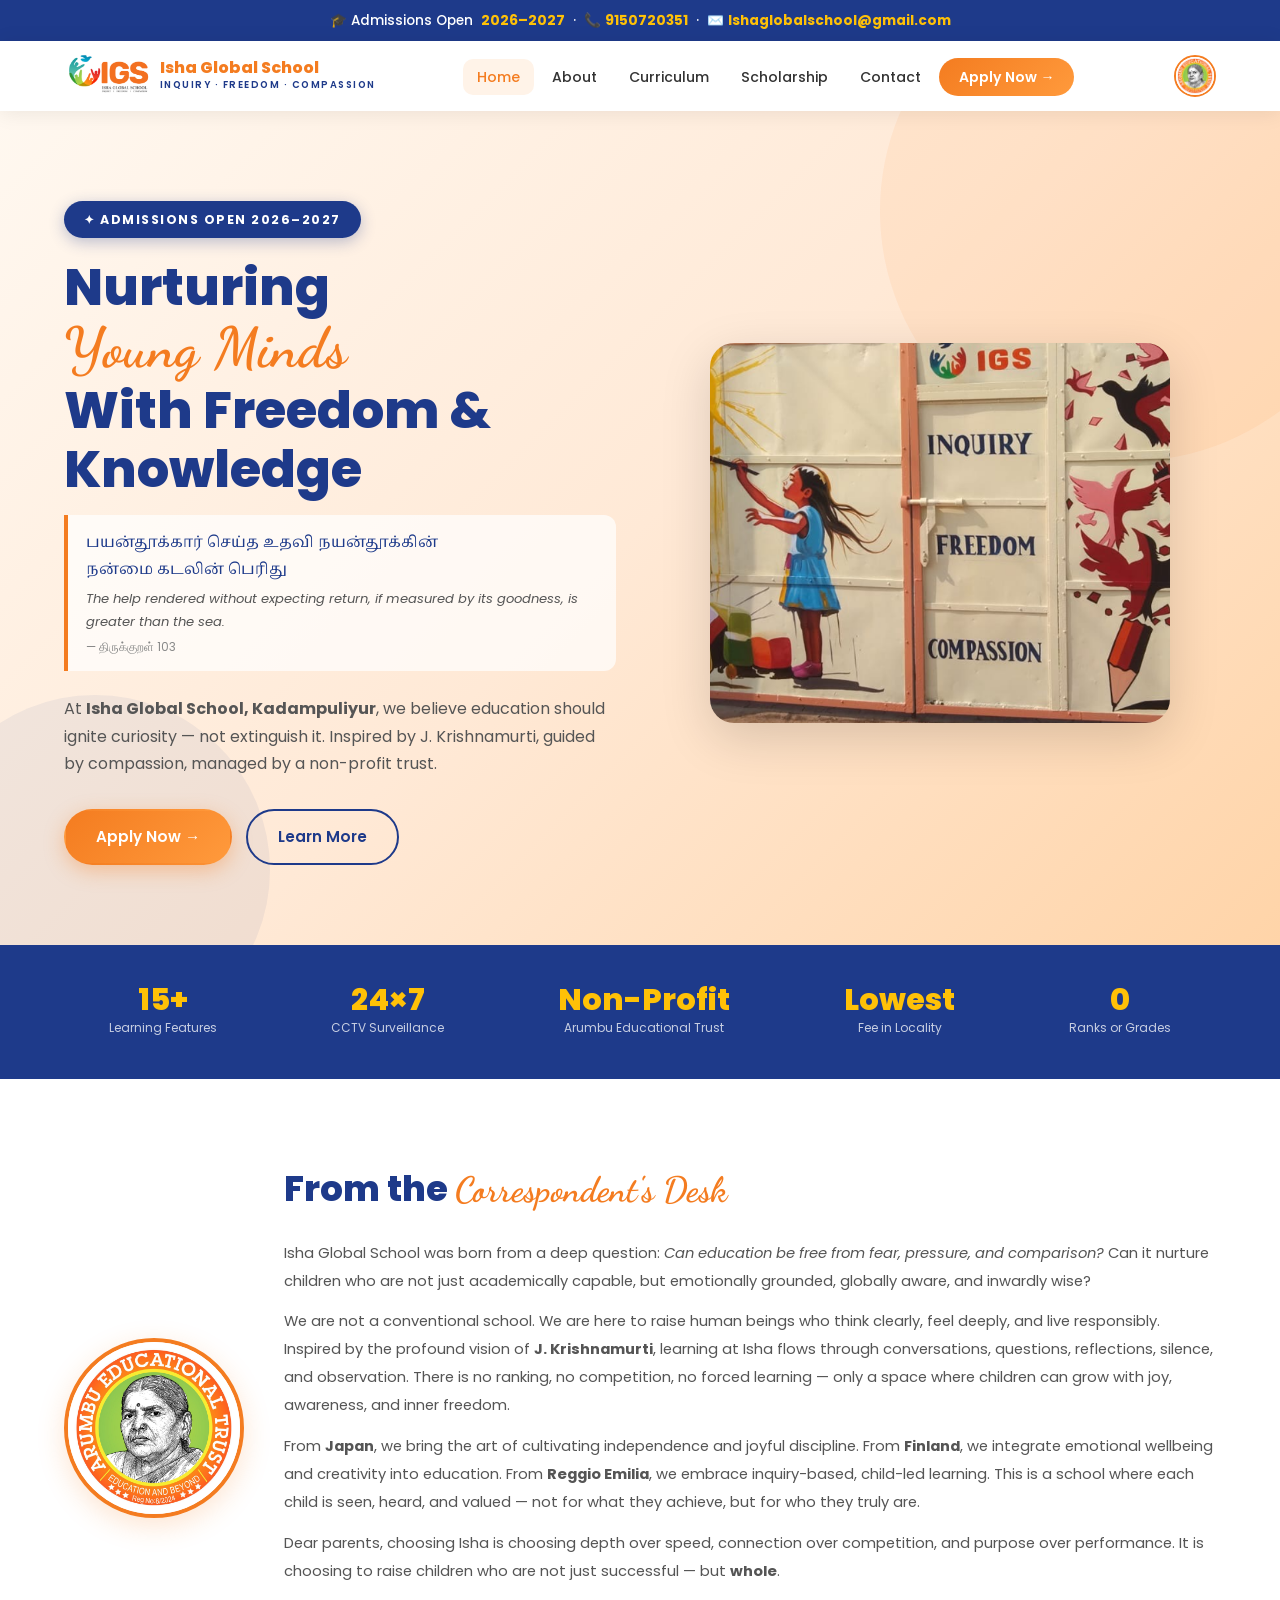
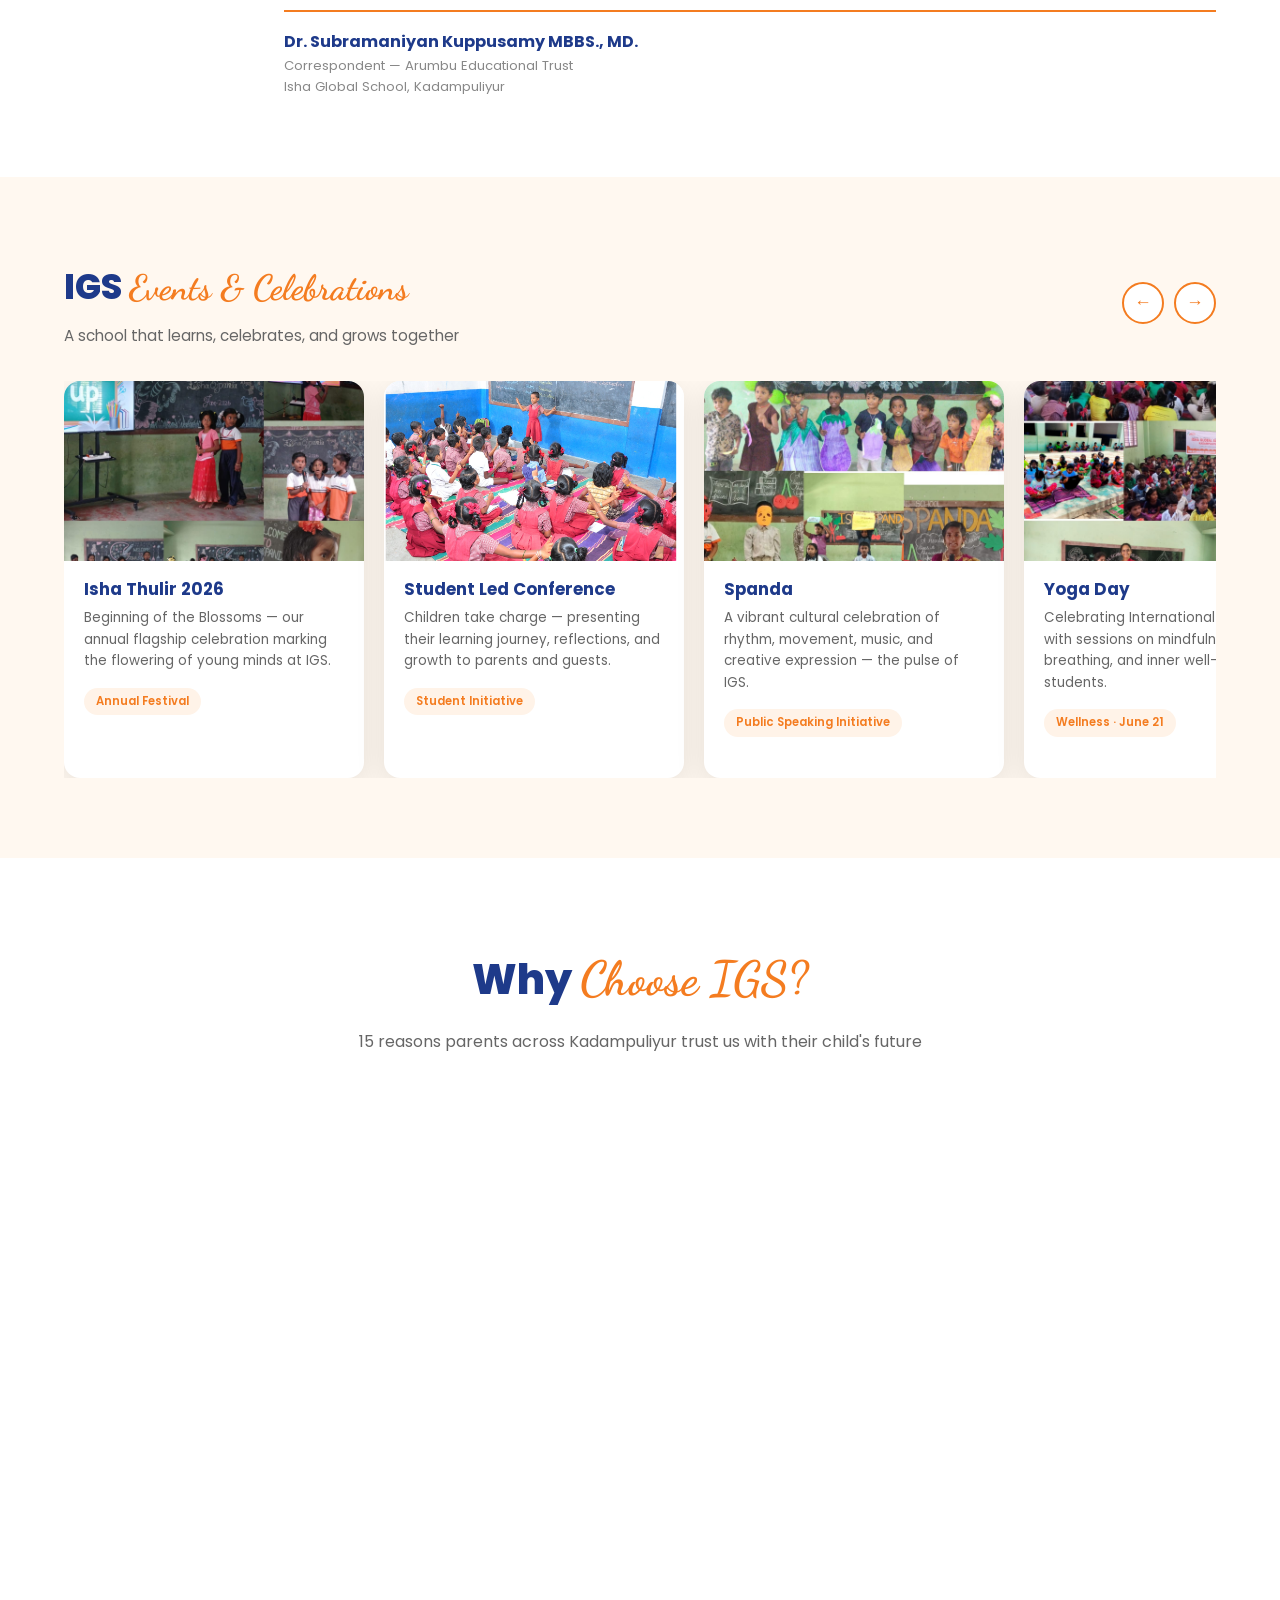
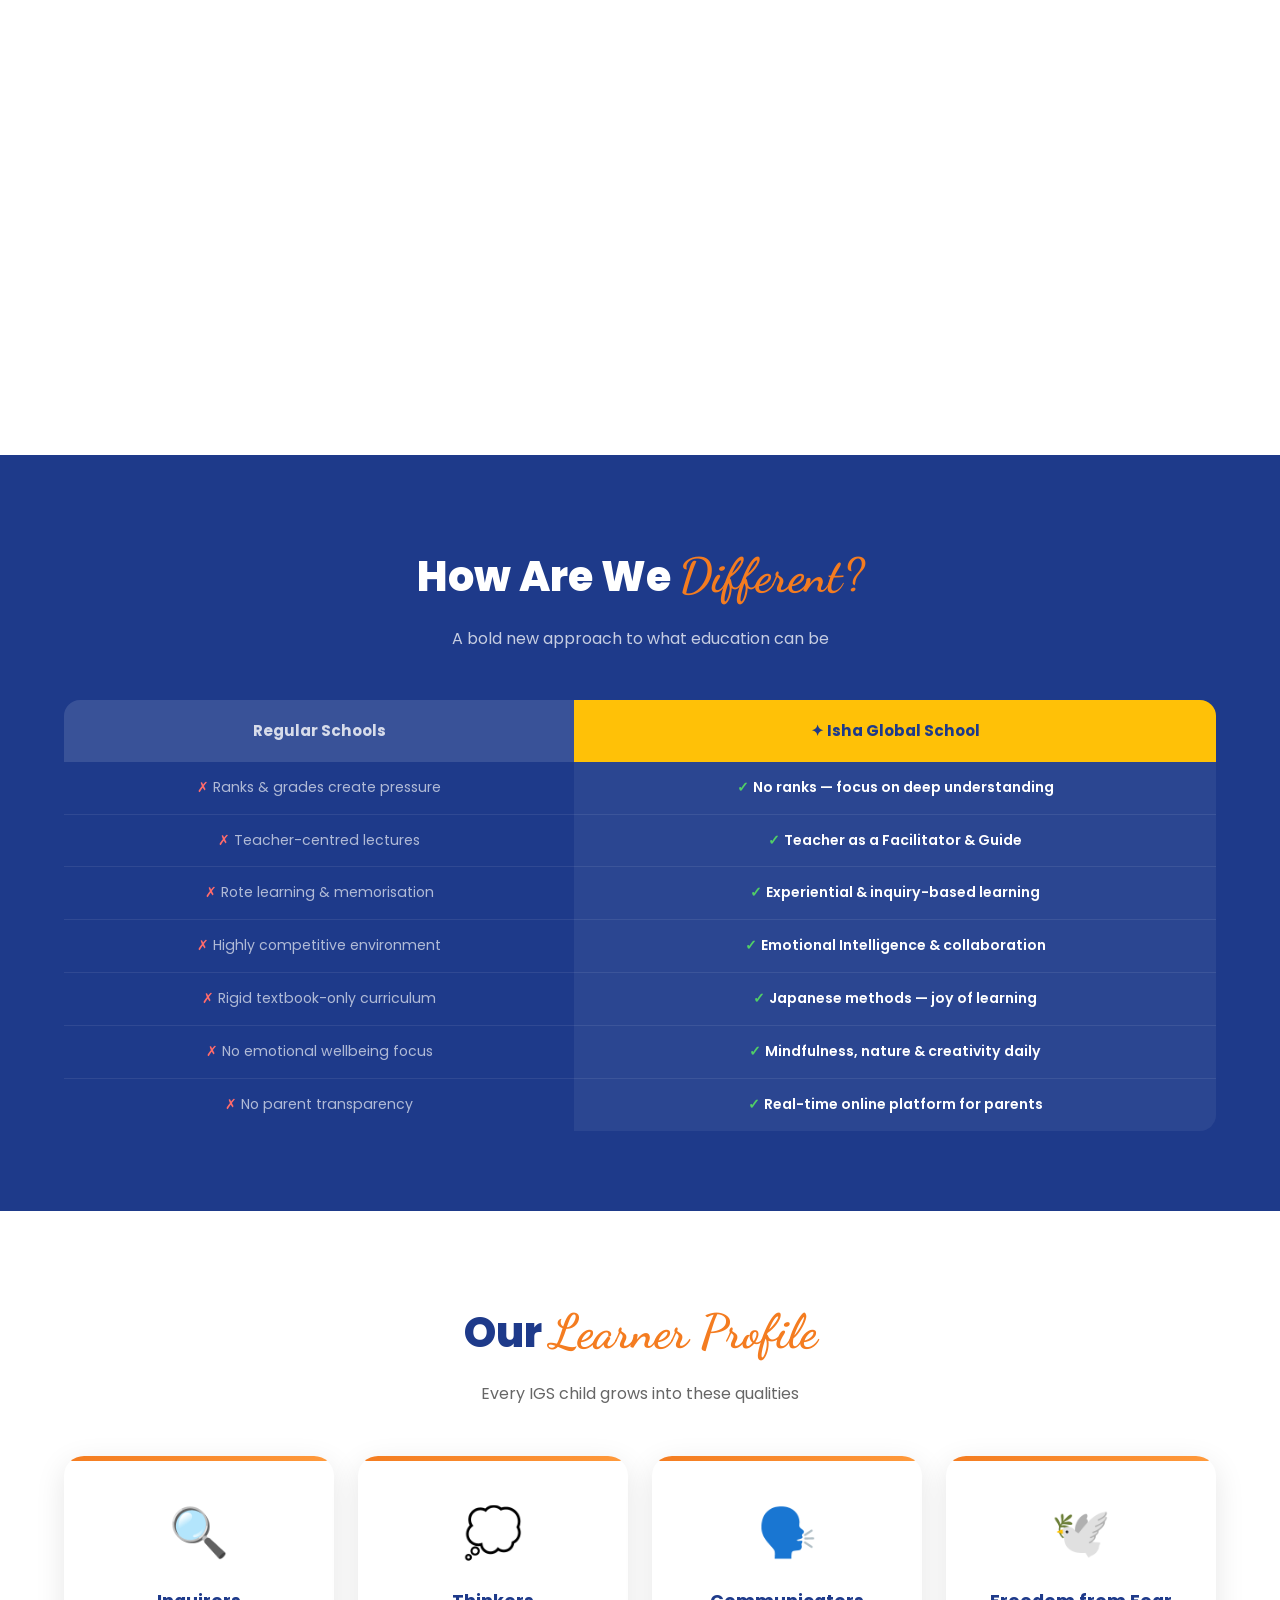
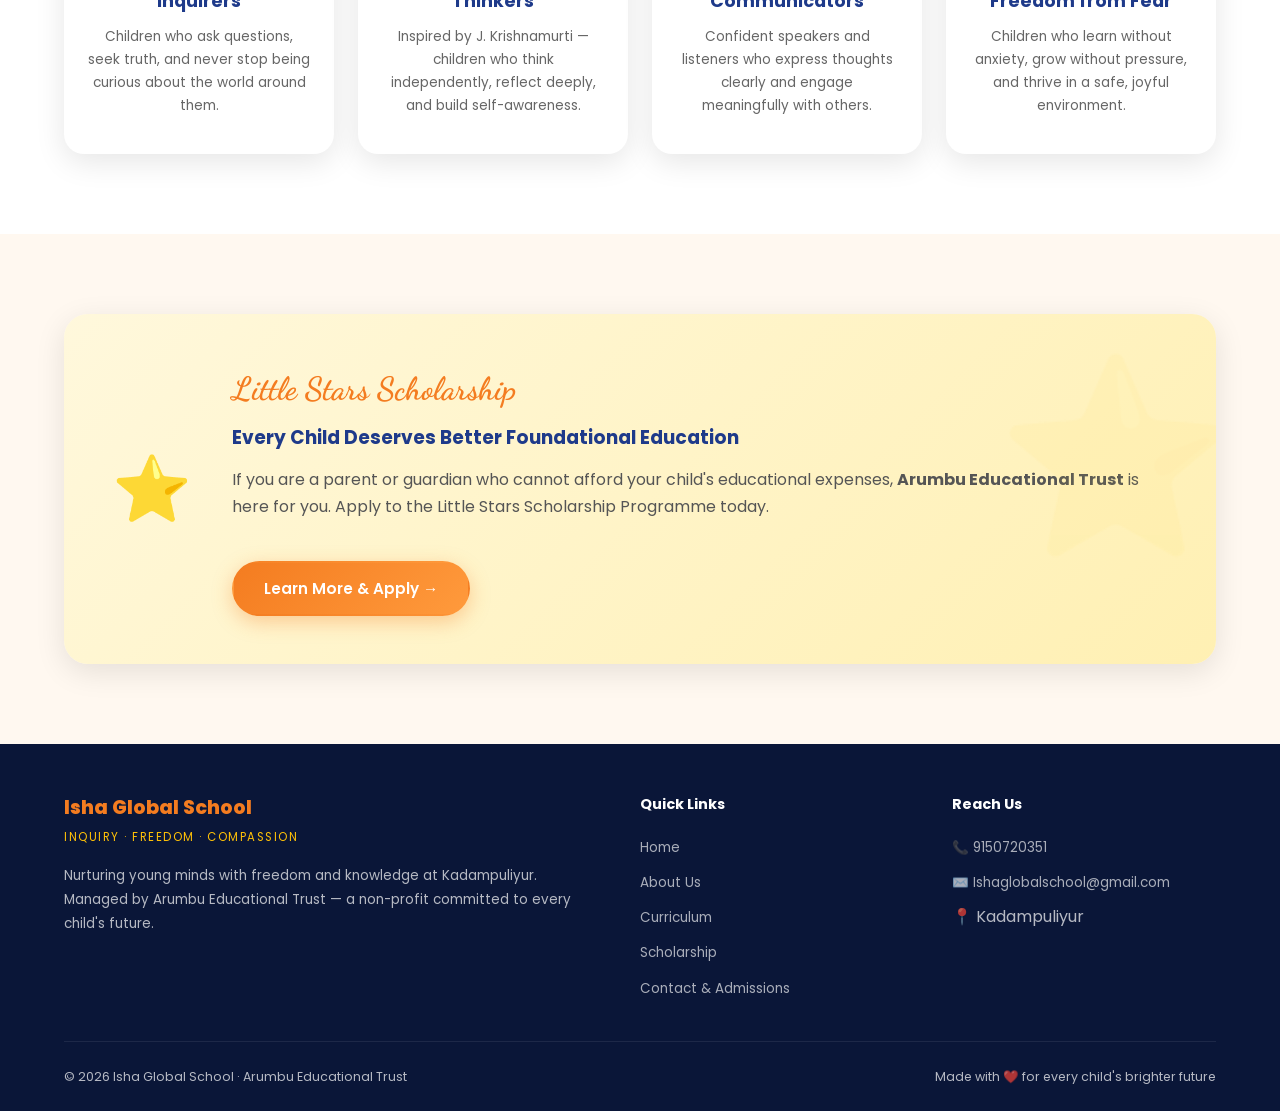
==== commit cdefa128: "Add favicon (school logo) to all pages Co-Authored-By: Claude Opus 4.6 (1M context) <noreply@anthrop" ====
--- a/index.html
+++ b/index.html
@@ -3,6 +3,7 @@
 <head>
   <meta charset="UTF-8"/>
   <meta name="viewport" content="width=device-width,initial-scale=1.0"/>
+  <link rel="icon" type="image/jpeg" href="Pictures/logo.jpg"/>
   <title>Isha Global School — Nurturing Young Minds</title>
   <meta name="description" content="Isha Global School, Kadampuliyur — Admissions open 2026-27. Holistic education inspired by J. Krishnamurti. Managed by Arumbu Educational Trust."/>
   <link rel="stylesheet" href="css/style.css"/>
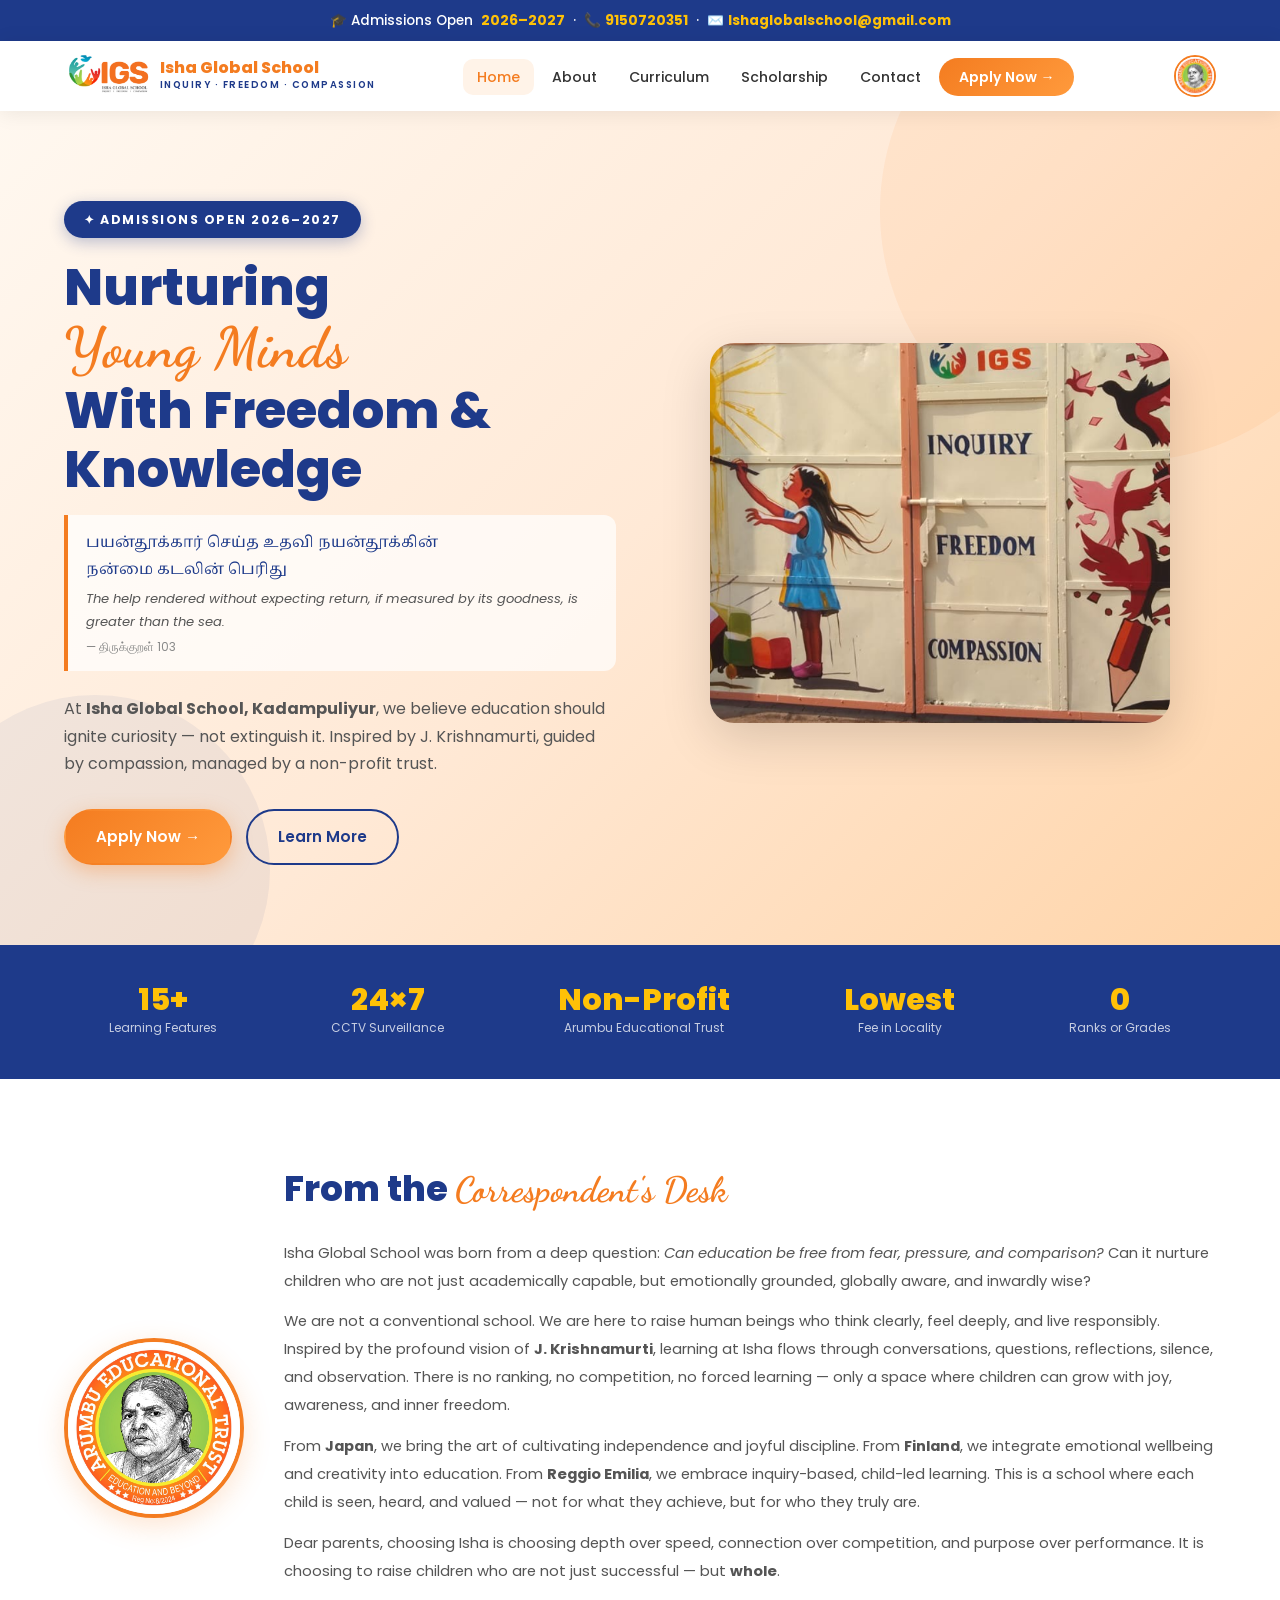
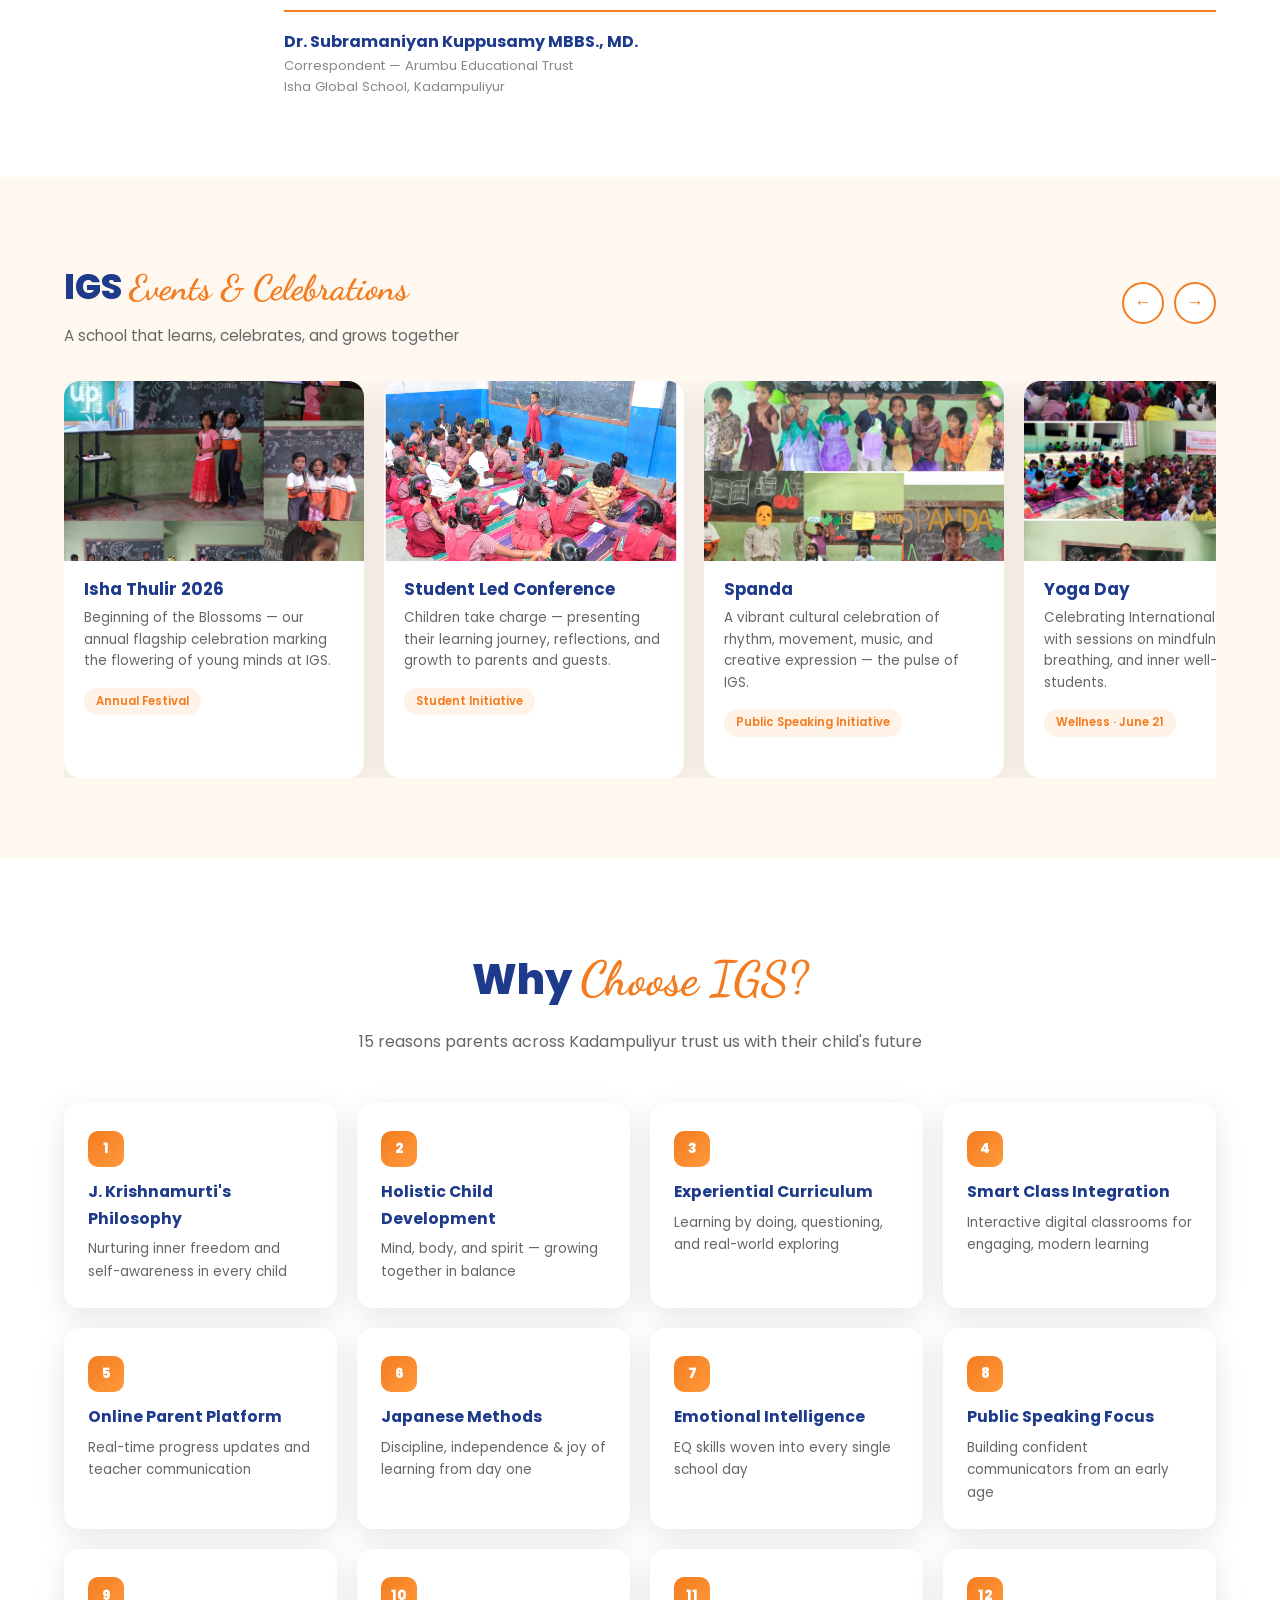
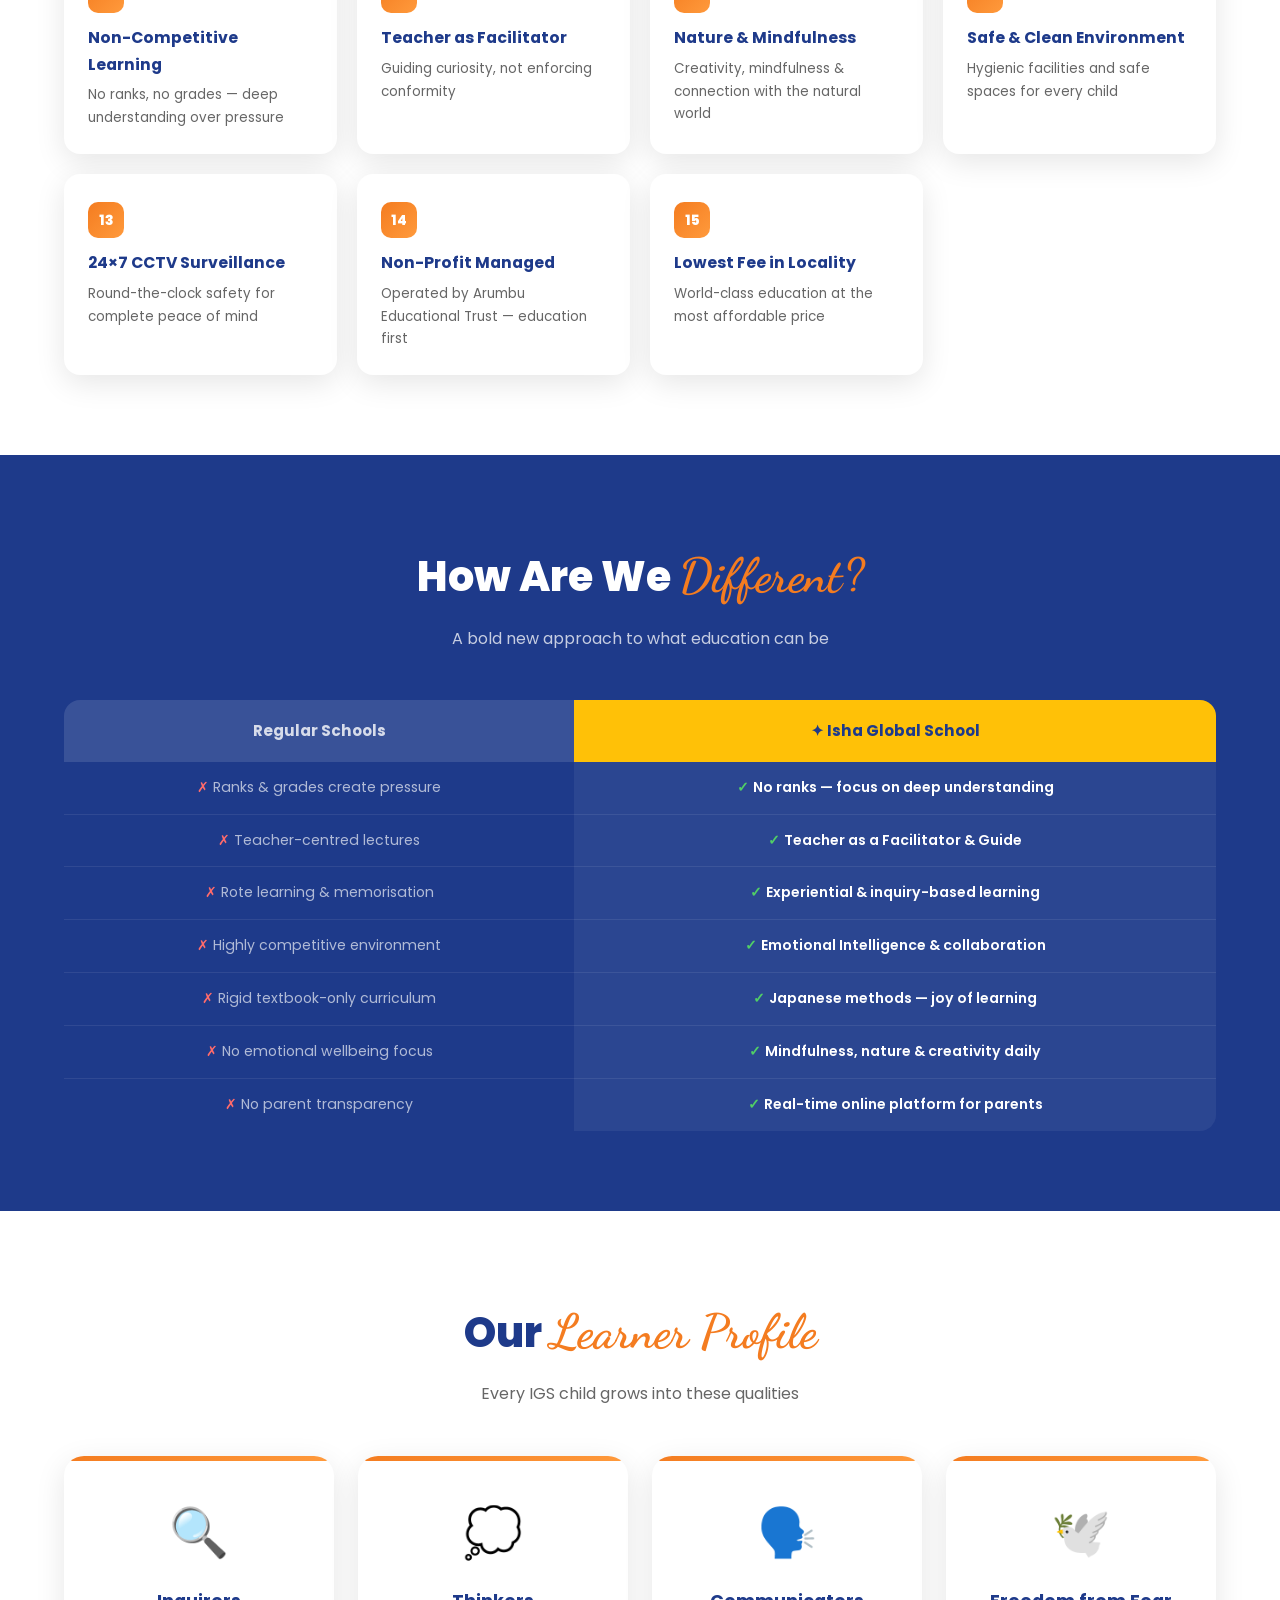
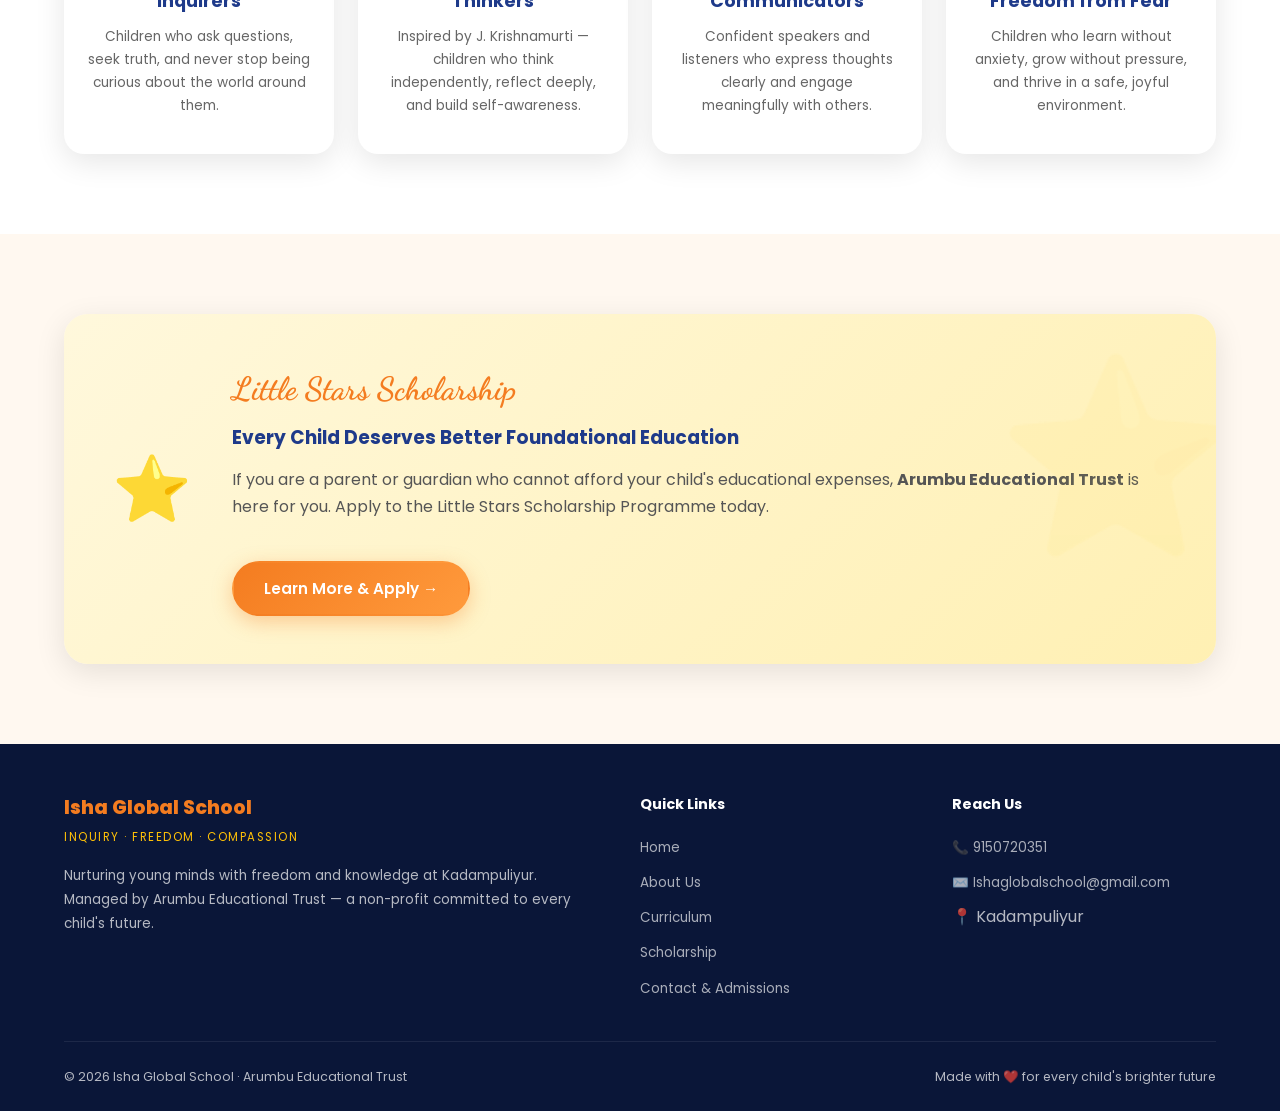
==== commit 86bc7ee4: "Add staircase UI for discipline card, science exhibition photo - Discipline popup staircase now show" ====
--- a/index.html
+++ b/index.html
@@ -212,7 +212,7 @@
         </div>
 
         <div class="event-card">
-          <div class="ev-img-wrap"><img src="Pictures/environment_day.png" alt="Science Exhibition" class="ev-img"/></div>
+          <div class="ev-img-wrap"><img src="Pictures/science_exhibition.jpeg" alt="Science Exhibition" class="ev-img"/></div>
           <div class="ev-body">
             <div class="ev-name">Science Exhibition</div>
             <div class="ev-desc">Student-built models and experiments on display — curiosity, inquiry, and innovation showcased to the community.</div>
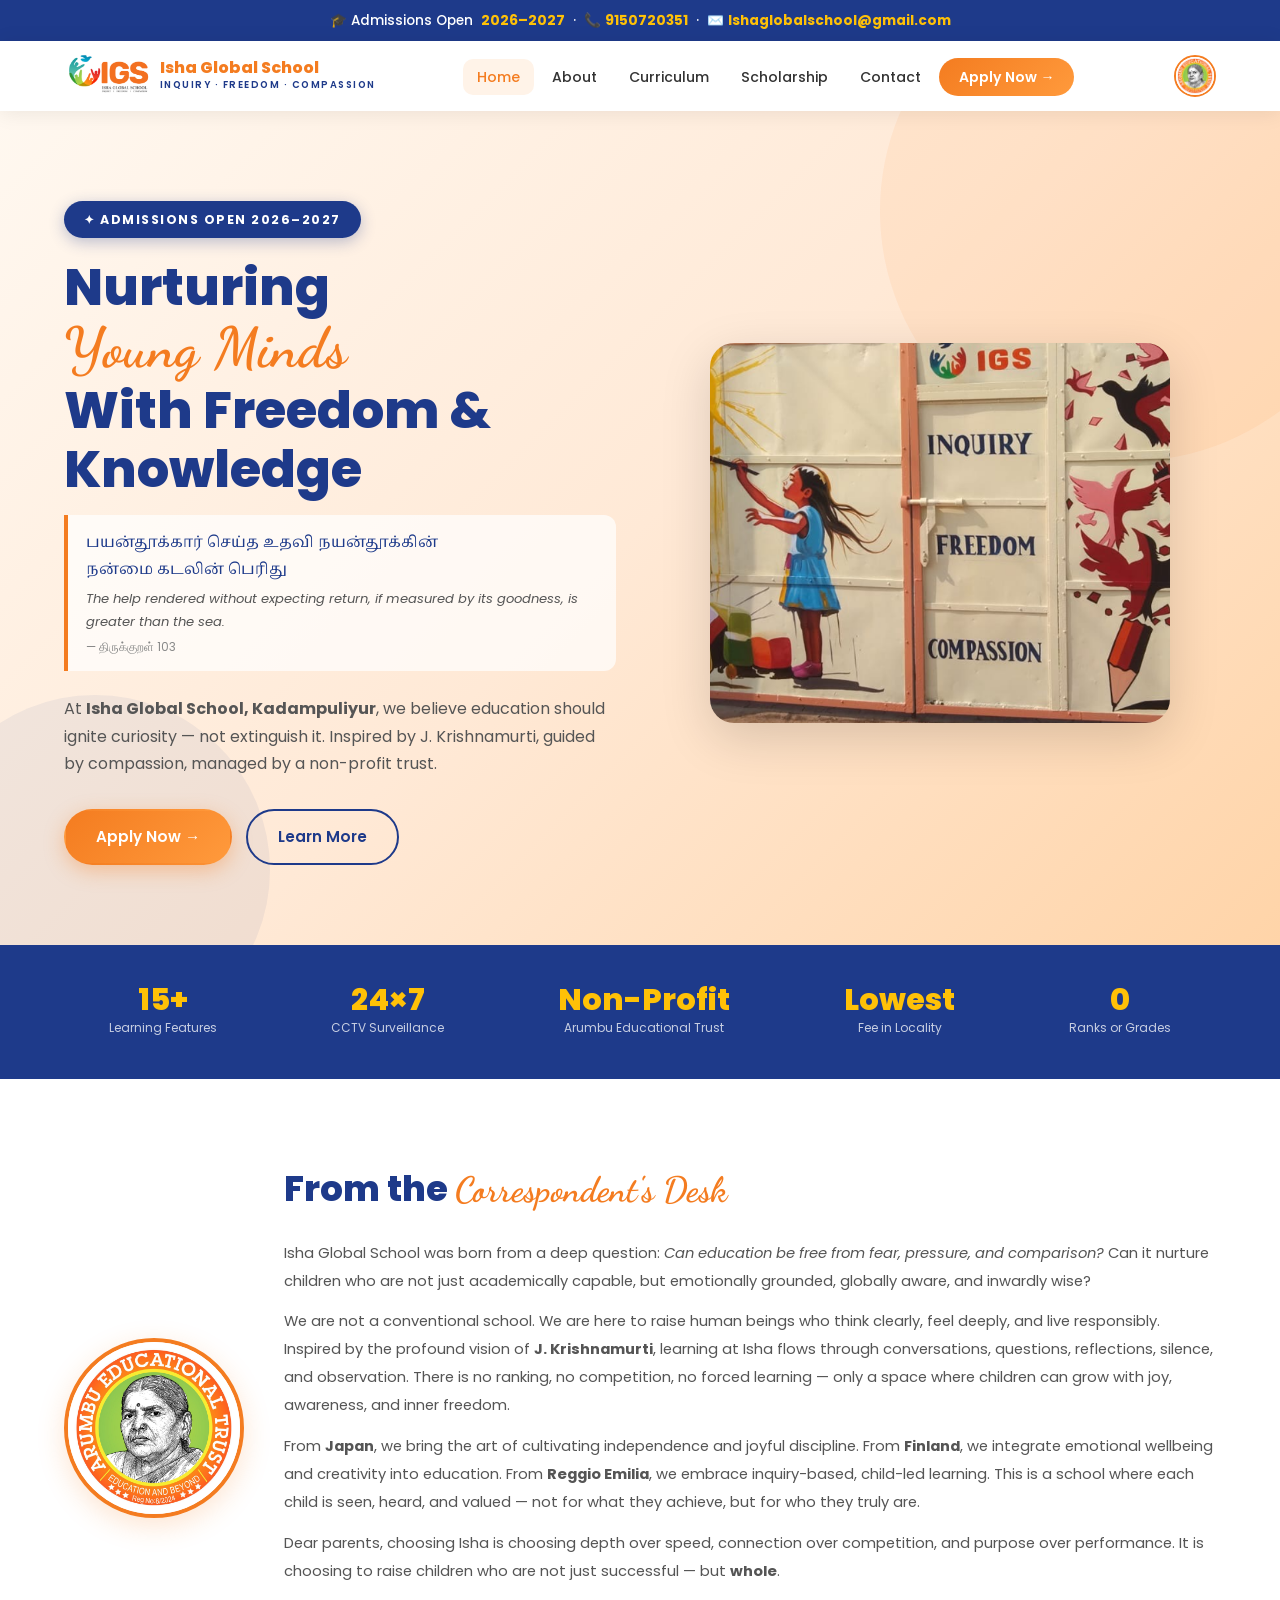
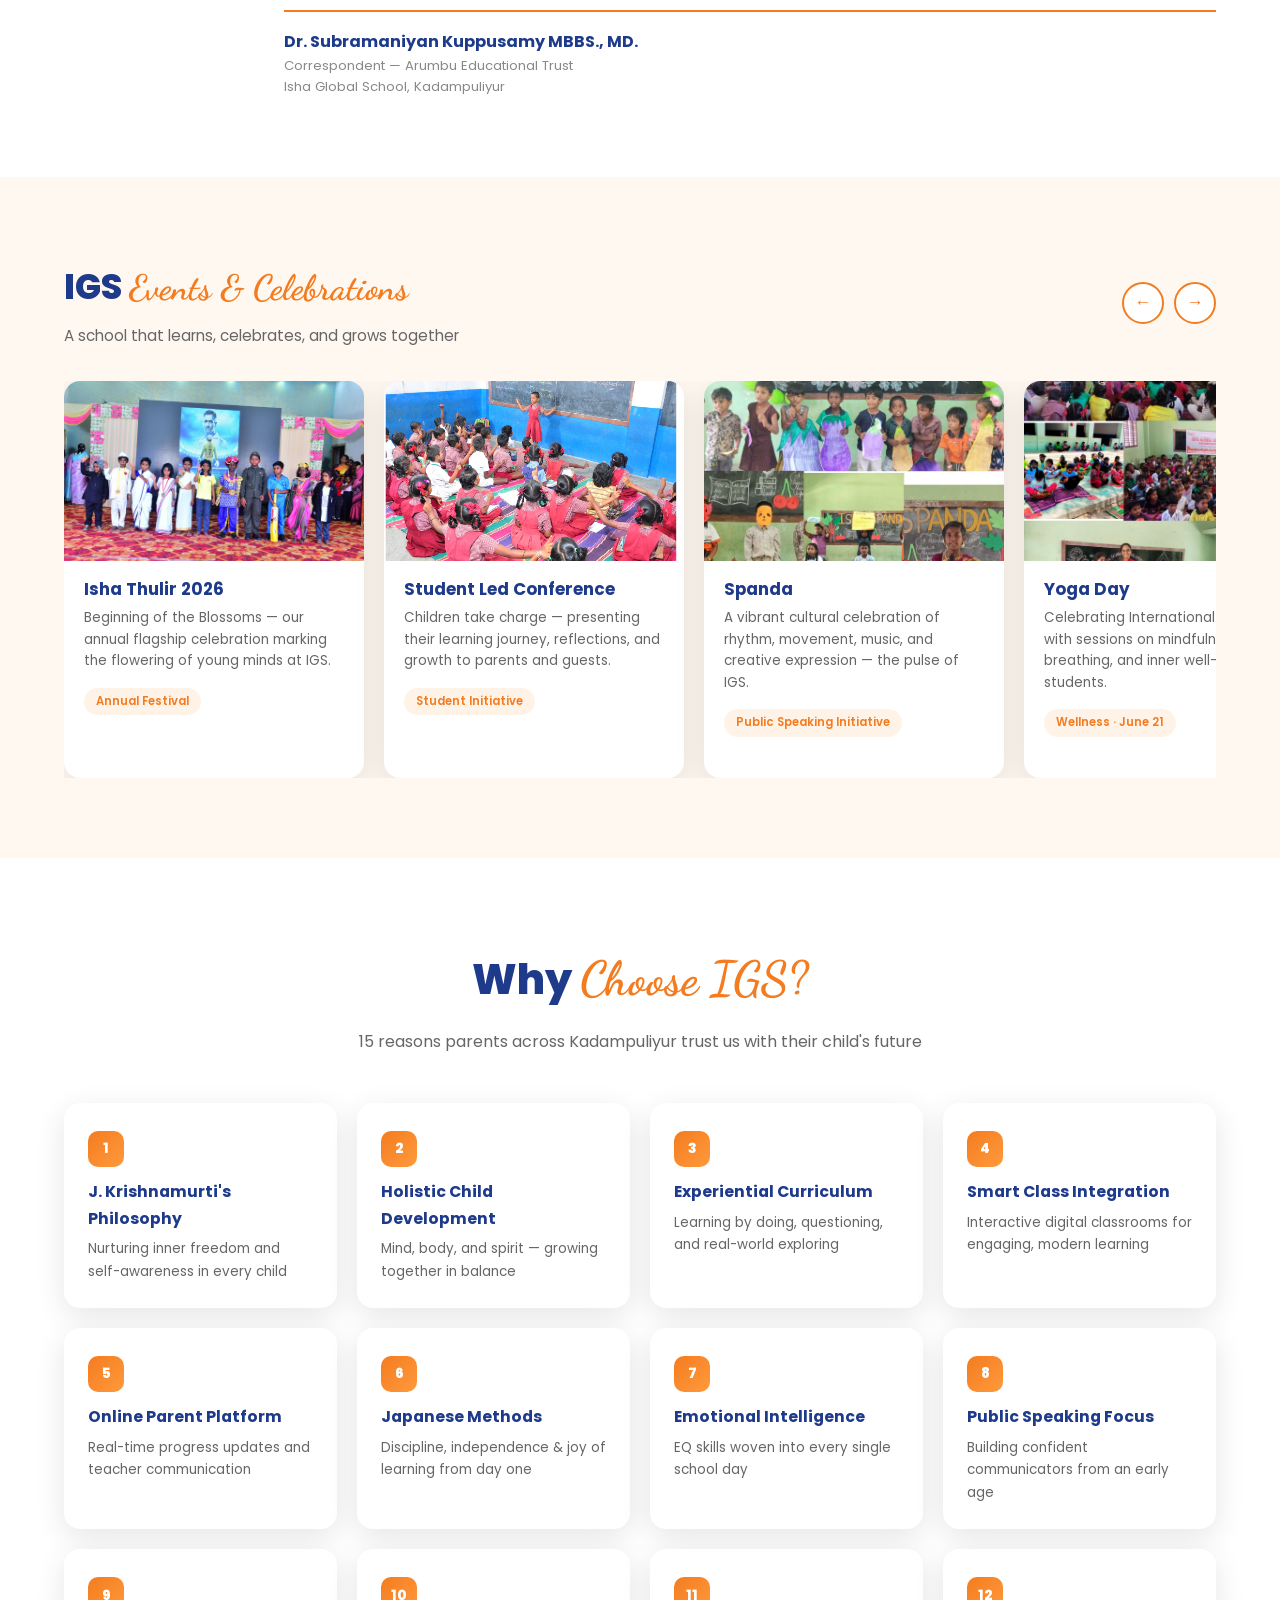
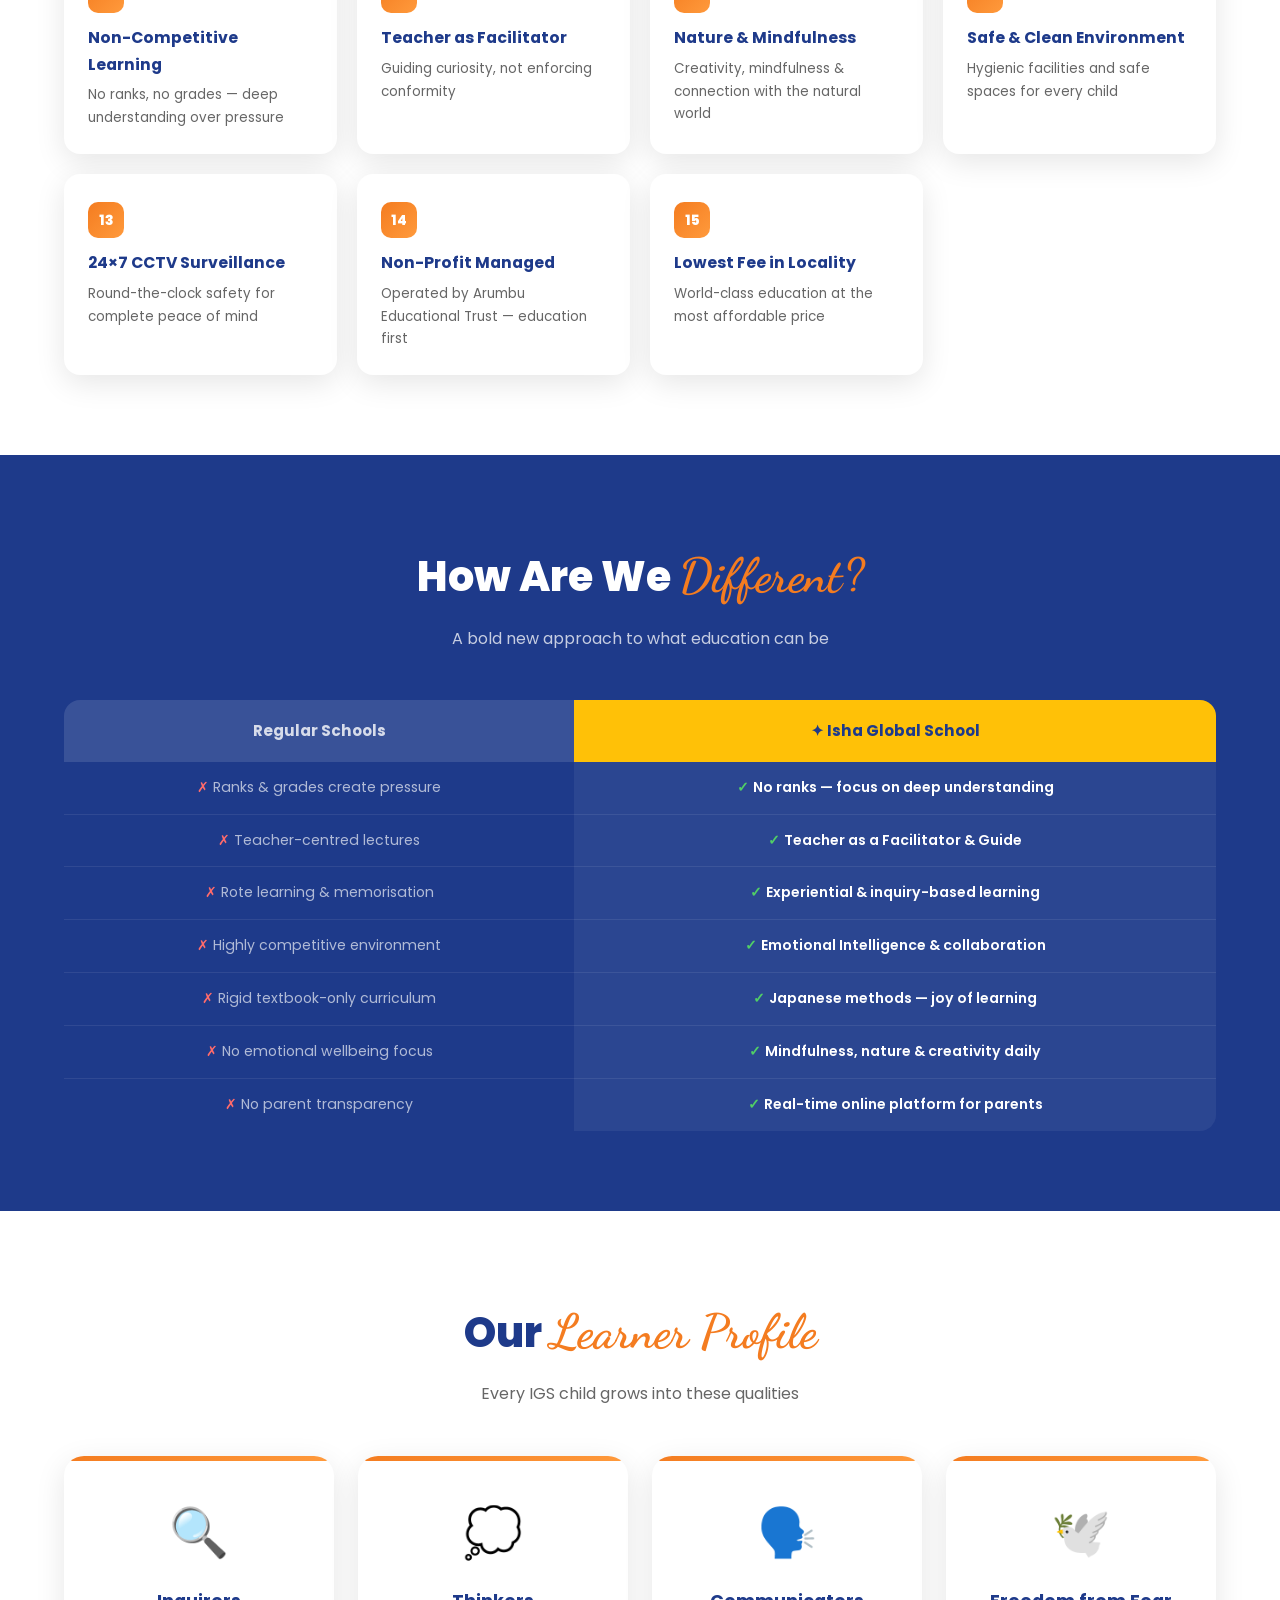
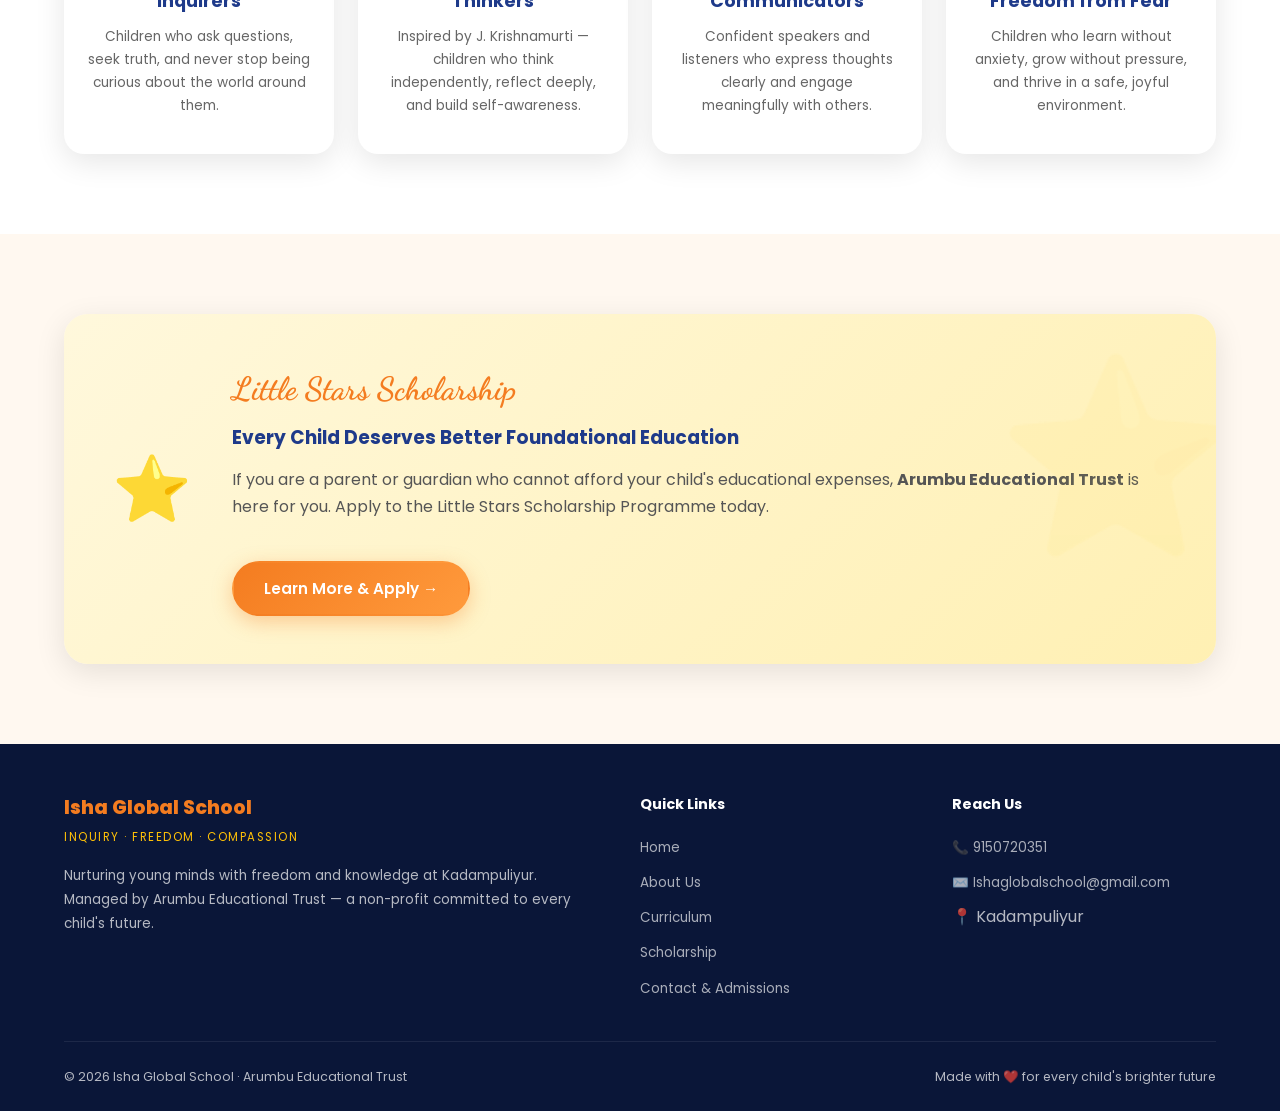
==== commit 35e0b4ce: "Add Isha Thulir photo to event card Co-Authored-By: Claude Opus 4.6 (1M context) <noreply@anthropic." ====
--- a/index.html
+++ b/index.html
@@ -140,7 +140,7 @@
       <div class="events-track" id="evTrack">
 
         <div class="event-card">
-          <div class="ev-img-wrap"><img src="Pictures/spanda2.jpeg" alt="Isha Thulir" class="ev-img"/></div>
+          <div class="ev-img-wrap"><img src="Pictures/isha_thulir.jpeg" alt="Isha Thulir" class="ev-img"/></div>
           <div class="ev-body">
             <div class="ev-name">Isha Thulir 2026</div>
             <div class="ev-desc">Beginning of the Blossoms — our annual flagship celebration marking the flowering of young minds at IGS.</div>
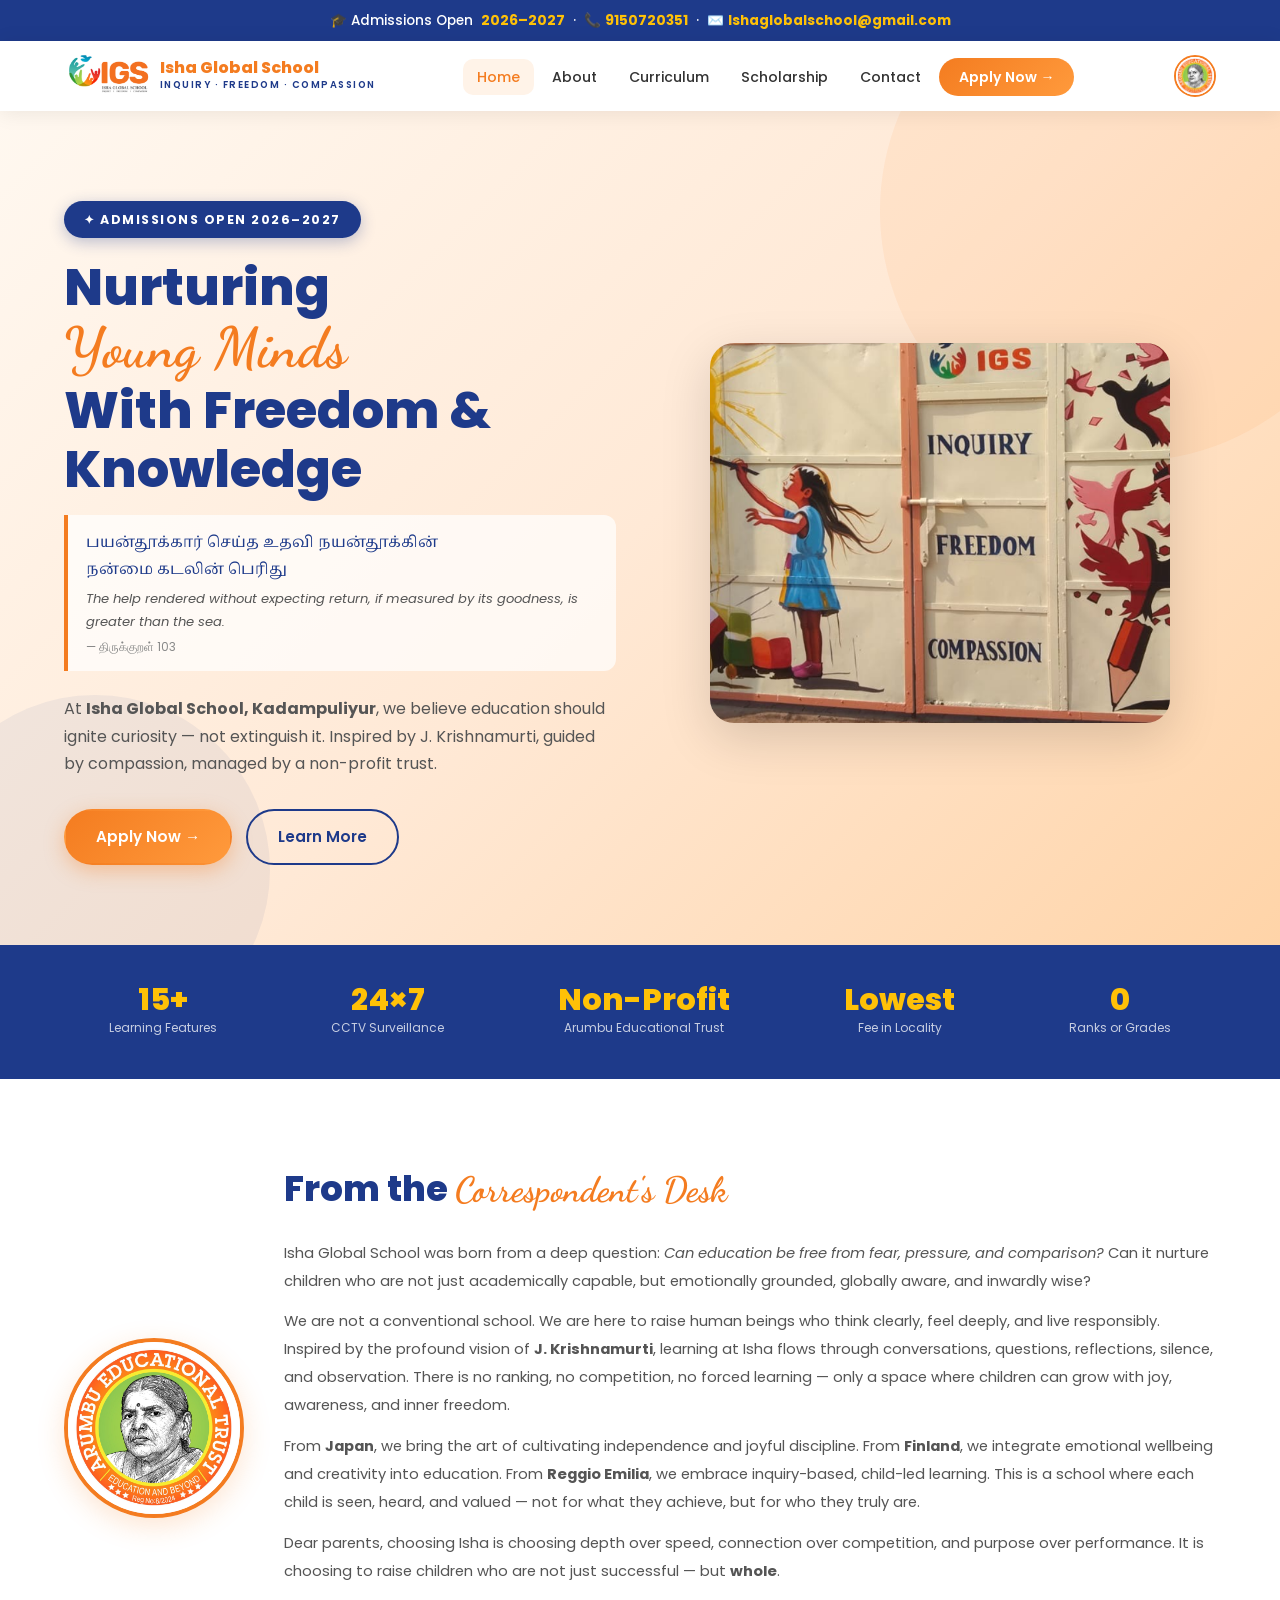
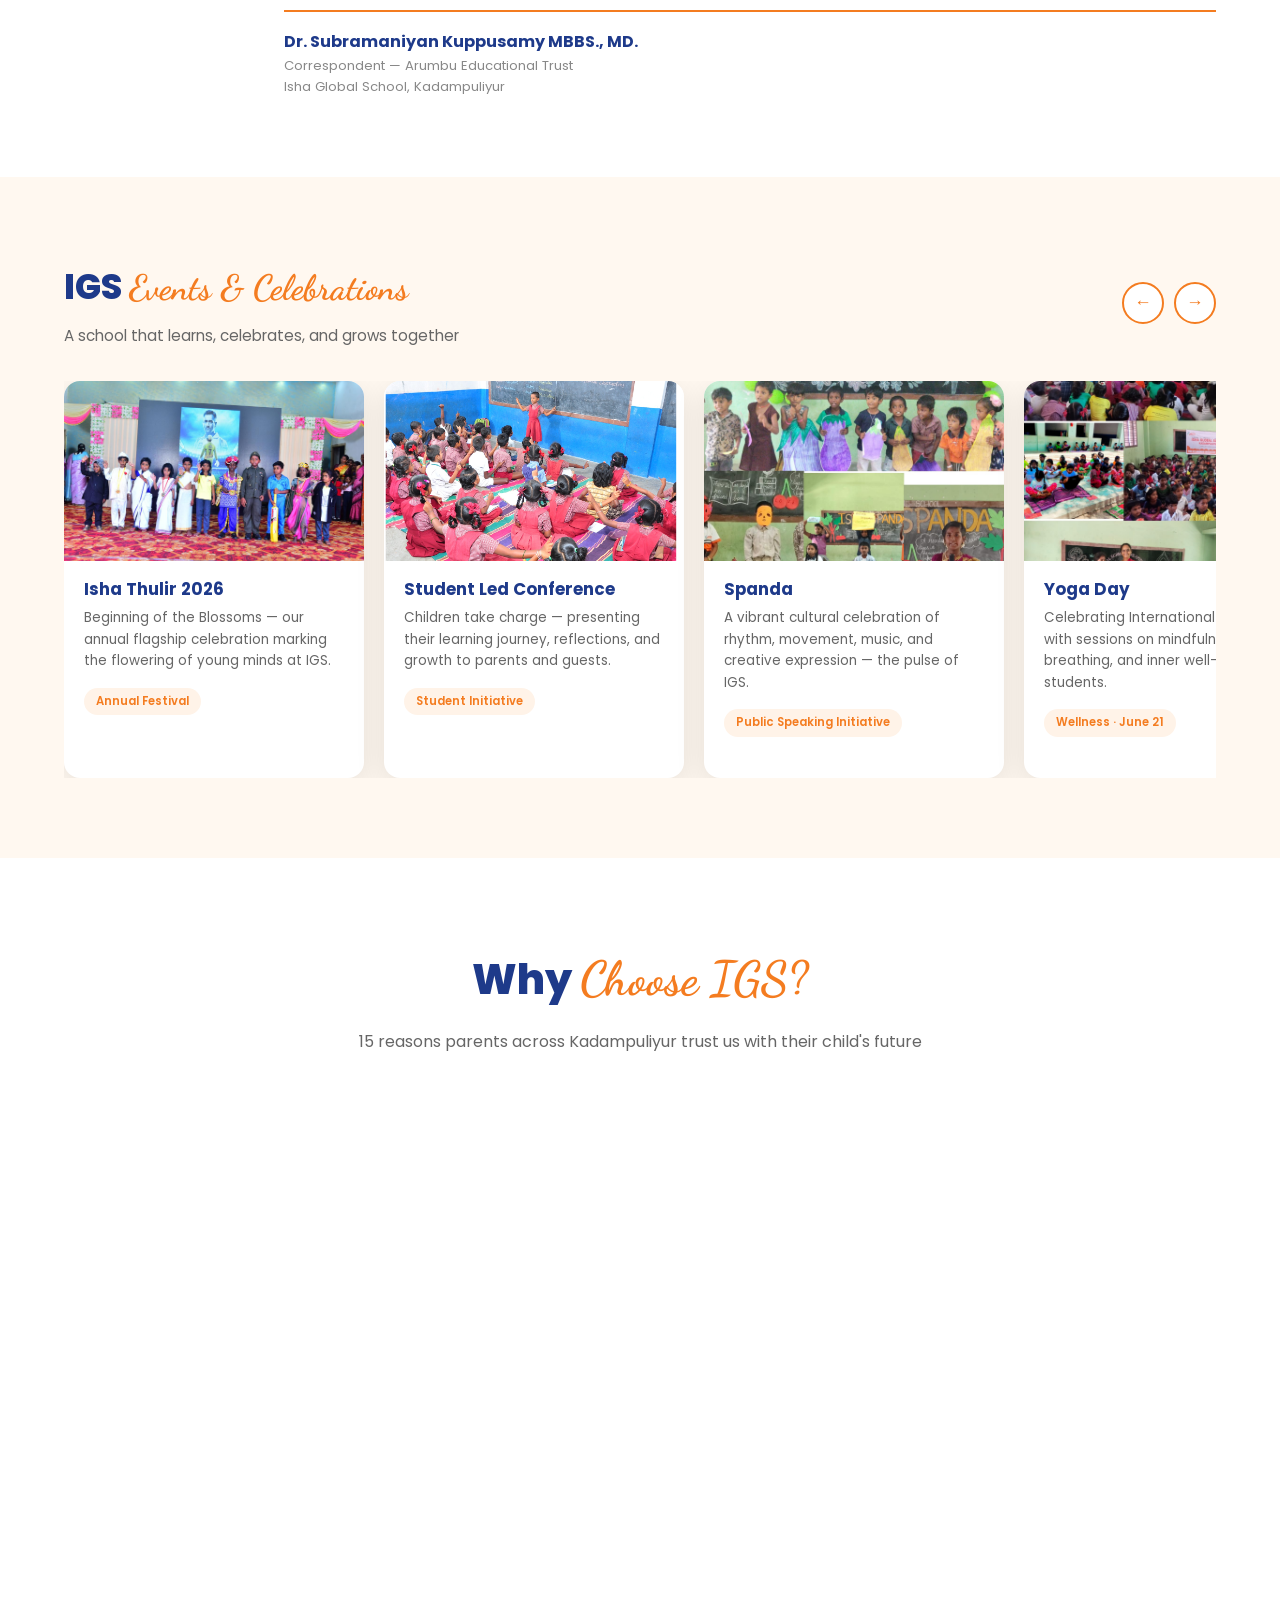
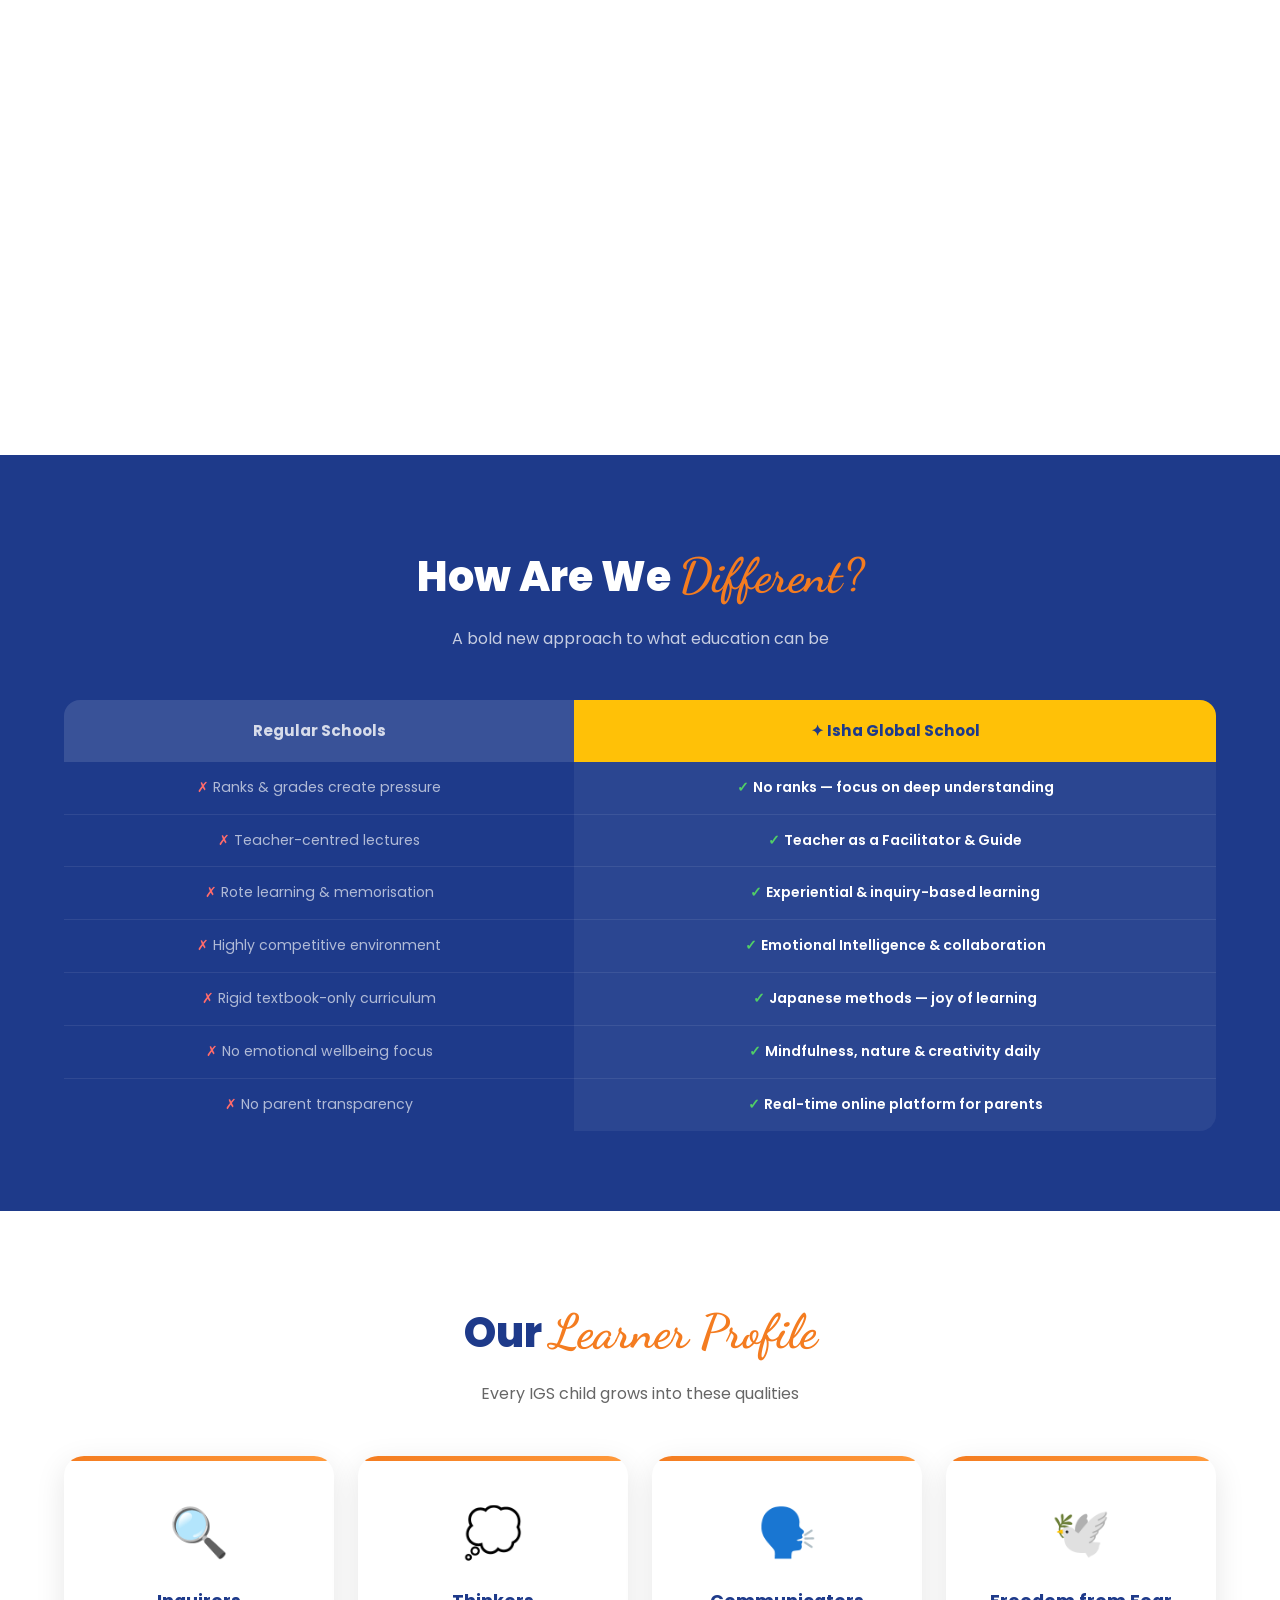
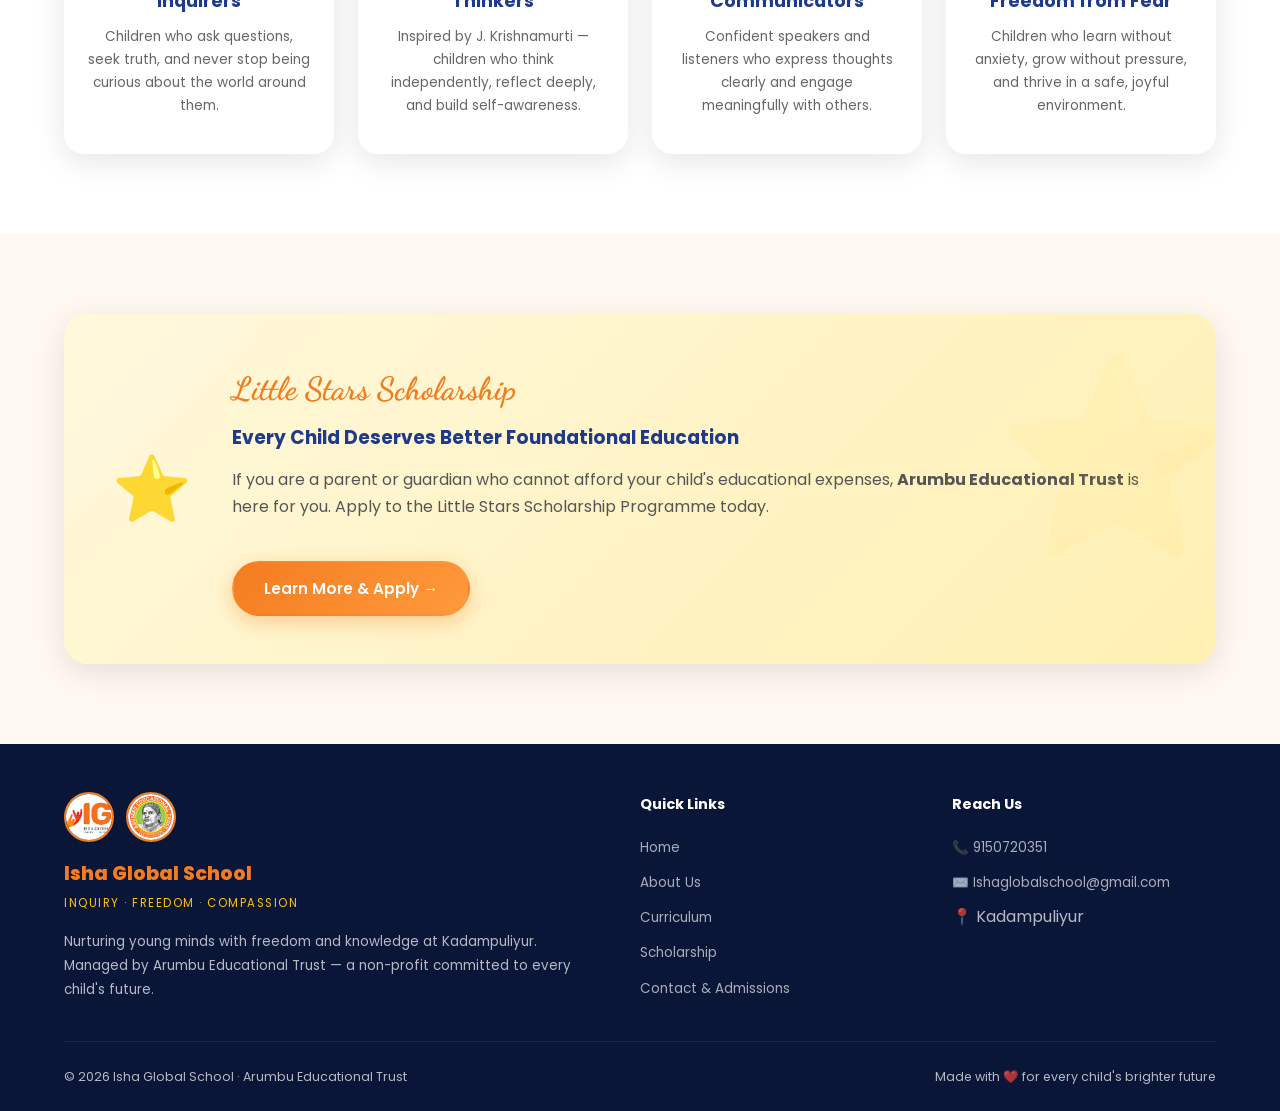
==== commit 50c03039: "Add school logo and trust logo to footer on all pages Co-Authored-By: Claude Opus 4.6 (1M context) <" ====
--- a/index.html
+++ b/index.html
@@ -342,6 +342,10 @@
   <div class="wrap">
     <div class="footer-grid">
       <div class="f-brand">
+        <div class="f-logos">
+          <img src="Pictures/logo.jpg" alt="Isha Global School" class="f-logo"/>
+          <img src="Pictures/trust.jpeg" alt="Arumbu Educational Trust" class="f-logo"/>
+        </div>
         <div class="f-name">Isha Global School</div>
         <div class="f-motto">Inquiry · Freedom · Compassion</div>
         <p>Nurturing young minds with freedom and knowledge at Kadampuliyur. Managed by Arumbu Educational Trust — a non-profit committed to every child's future.</p>
@@ -372,7 +376,31 @@
   </div>
 </footer>
 
+<!-- Event image popup -->
+<div class="ev-img-popup" id="evImgPopup">
+  <img id="evImgFull" src="" alt=""/>
+</div>
+
 <script>
+  // Event image popup
+  document.querySelectorAll('.ev-img-wrap').forEach(function(wrap) {
+    wrap.addEventListener('click', function(e) {
+      e.stopPropagation();
+      var img = wrap.querySelector('.ev-img');
+      document.getElementById('evImgFull').src = img.src;
+      document.getElementById('evImgFull').alt = img.alt;
+      document.getElementById('evImgPopup').classList.add('open');
+      document.body.style.overflow = 'hidden';
+    });
+  });
+  document.getElementById('evImgPopup').addEventListener('click', function() {
+    this.classList.remove('open');
+    document.body.style.overflow = '';
+  });
+  document.addEventListener('keydown', function(e) {
+    if (e.key === 'Escape') { document.getElementById('evImgPopup').classList.remove('open'); document.body.style.overflow = ''; }
+  });
+
   // Mobile nav
   const ham = document.getElementById('ham');
   const mobNav = document.getElementById('mobNav');
--- a/css/style.css
+++ b/css/style.css
@@ -170,9 +170,17 @@
   cursor:pointer; position:relative; overflow:hidden;
 }
 .event-card:hover { transform:translateY(-10px) scale(1.02); box-shadow:0 18px 45px rgba(0,0,0,.18); }
-.ev-img-wrap { position:relative; overflow:hidden; height:180px; }
+.ev-img-wrap { position:relative; overflow:hidden; height:180px; cursor:pointer; }
 .ev-img { width:100%; height:100%; object-fit:cover; display:block; transition:transform .45s ease; }
 .event-card:hover .ev-img { transform:scale(1.1); }
+
+/* Event image full popup on hover */
+.ev-img-wrap::after { content:'Click to view'; position:absolute; bottom:8px; right:8px; background:rgba(0,0,0,.6); color:#fff; font-size:.68rem; font-weight:600; padding:4px 10px; border-radius:12px; opacity:0; transition:opacity .3s ease; pointer-events:none; }
+.ev-img-wrap:hover::after { opacity:1; }
+.ev-img-popup { display:none; position:fixed; inset:0; background:rgba(0,0,0,.85); z-index:3000; align-items:center; justify-content:center; cursor:zoom-out; backdrop-filter:blur(6px); }
+.ev-img-popup.open { display:flex; }
+.ev-img-popup img { max-width:90vw; max-height:90vh; object-fit:contain; border-radius:12px; box-shadow:0 20px 60px rgba(0,0,0,.5); animation:evPopIn .3s ease; }
+@keyframes evPopIn { from{opacity:0;transform:scale(.8)} to{opacity:1;transform:scale(1)} }
 .ev-body { padding:18px 20px 20px; }
 .ev-name { font-size:1.05rem; font-weight:700; color:var(--blue); margin-bottom:6px; line-height:1.3; transition:color .3s ease; }
 .event-card:hover .ev-name { color:var(--orange); }
@@ -348,6 +356,8 @@
 /* ── FOOTER ── */
 footer { background:#0a1638; color:rgba(255,255,255,.7); padding:3rem 0 1.5rem; }
 .footer-grid { display:grid; grid-template-columns:2fr 1fr 1fr; gap:3rem; padding-bottom:2rem; border-bottom:1px solid rgba(255,255,255,.08); margin-bottom:1.5rem; }
+.f-logos { display:flex; gap:12px; margin-bottom:1rem; }
+.f-logo { width:50px; height:50px; border-radius:50%; object-fit:cover; border:2px solid var(--orange); }
 .f-brand .f-name { font-size:1.2rem; font-weight:800; color:var(--orange); margin-bottom:.2rem; }
 .f-brand .f-motto { color:var(--yellow); font-size:.72rem; letter-spacing:1.5px; text-transform:uppercase; margin-bottom:1rem; }
 .f-brand p { font-size:.84rem; line-height:1.8; }
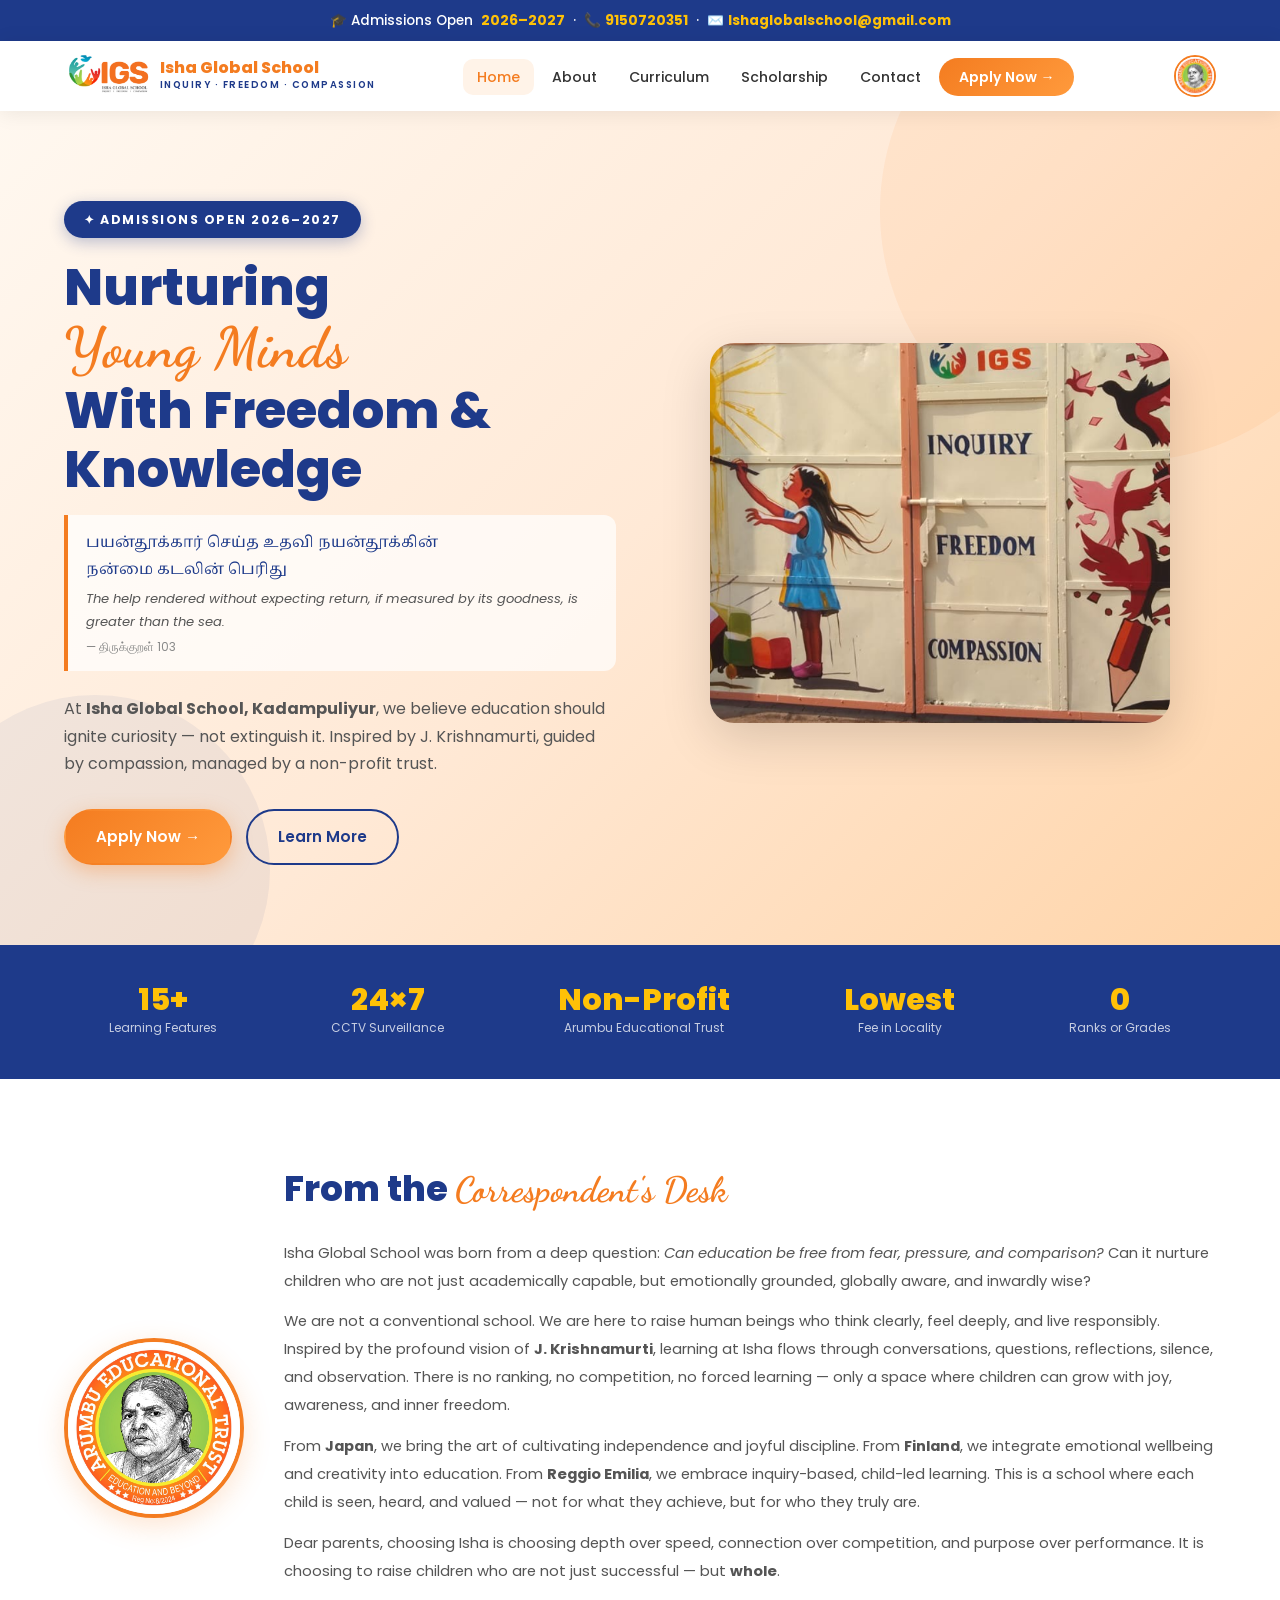
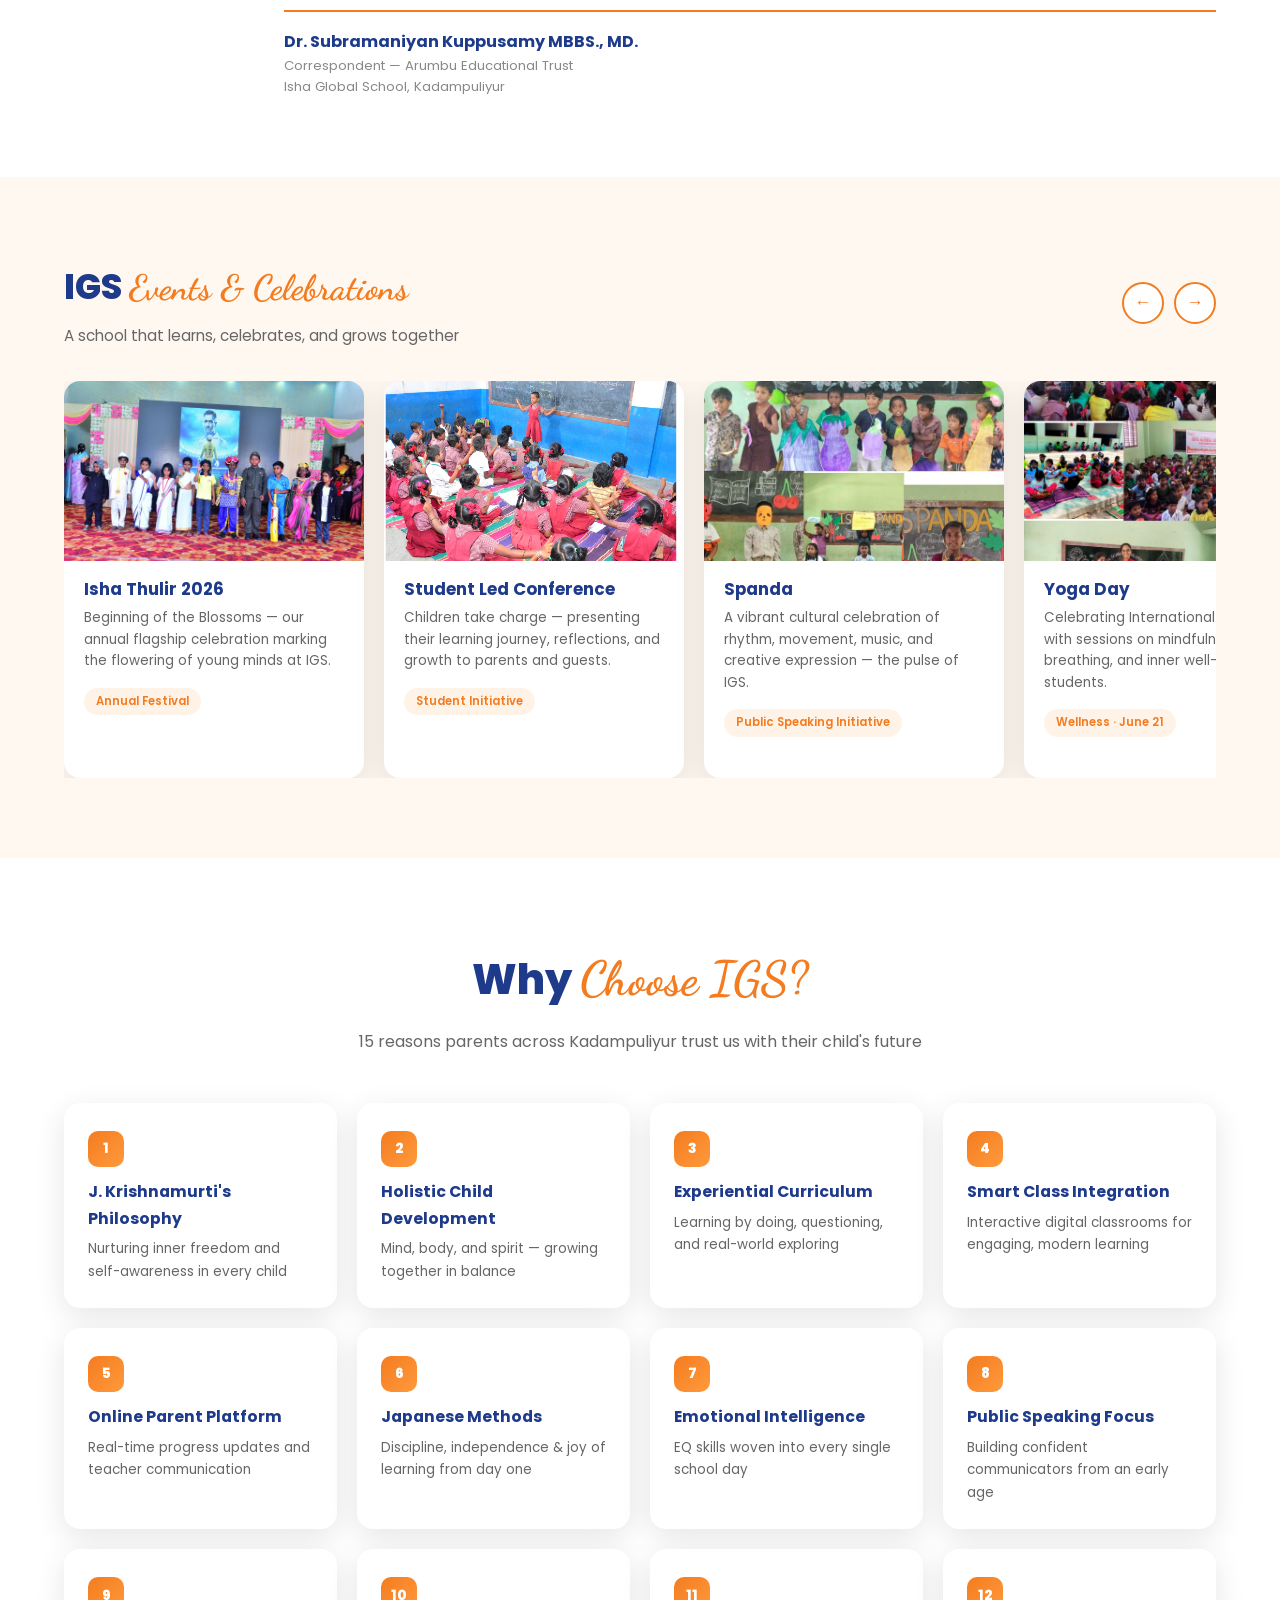
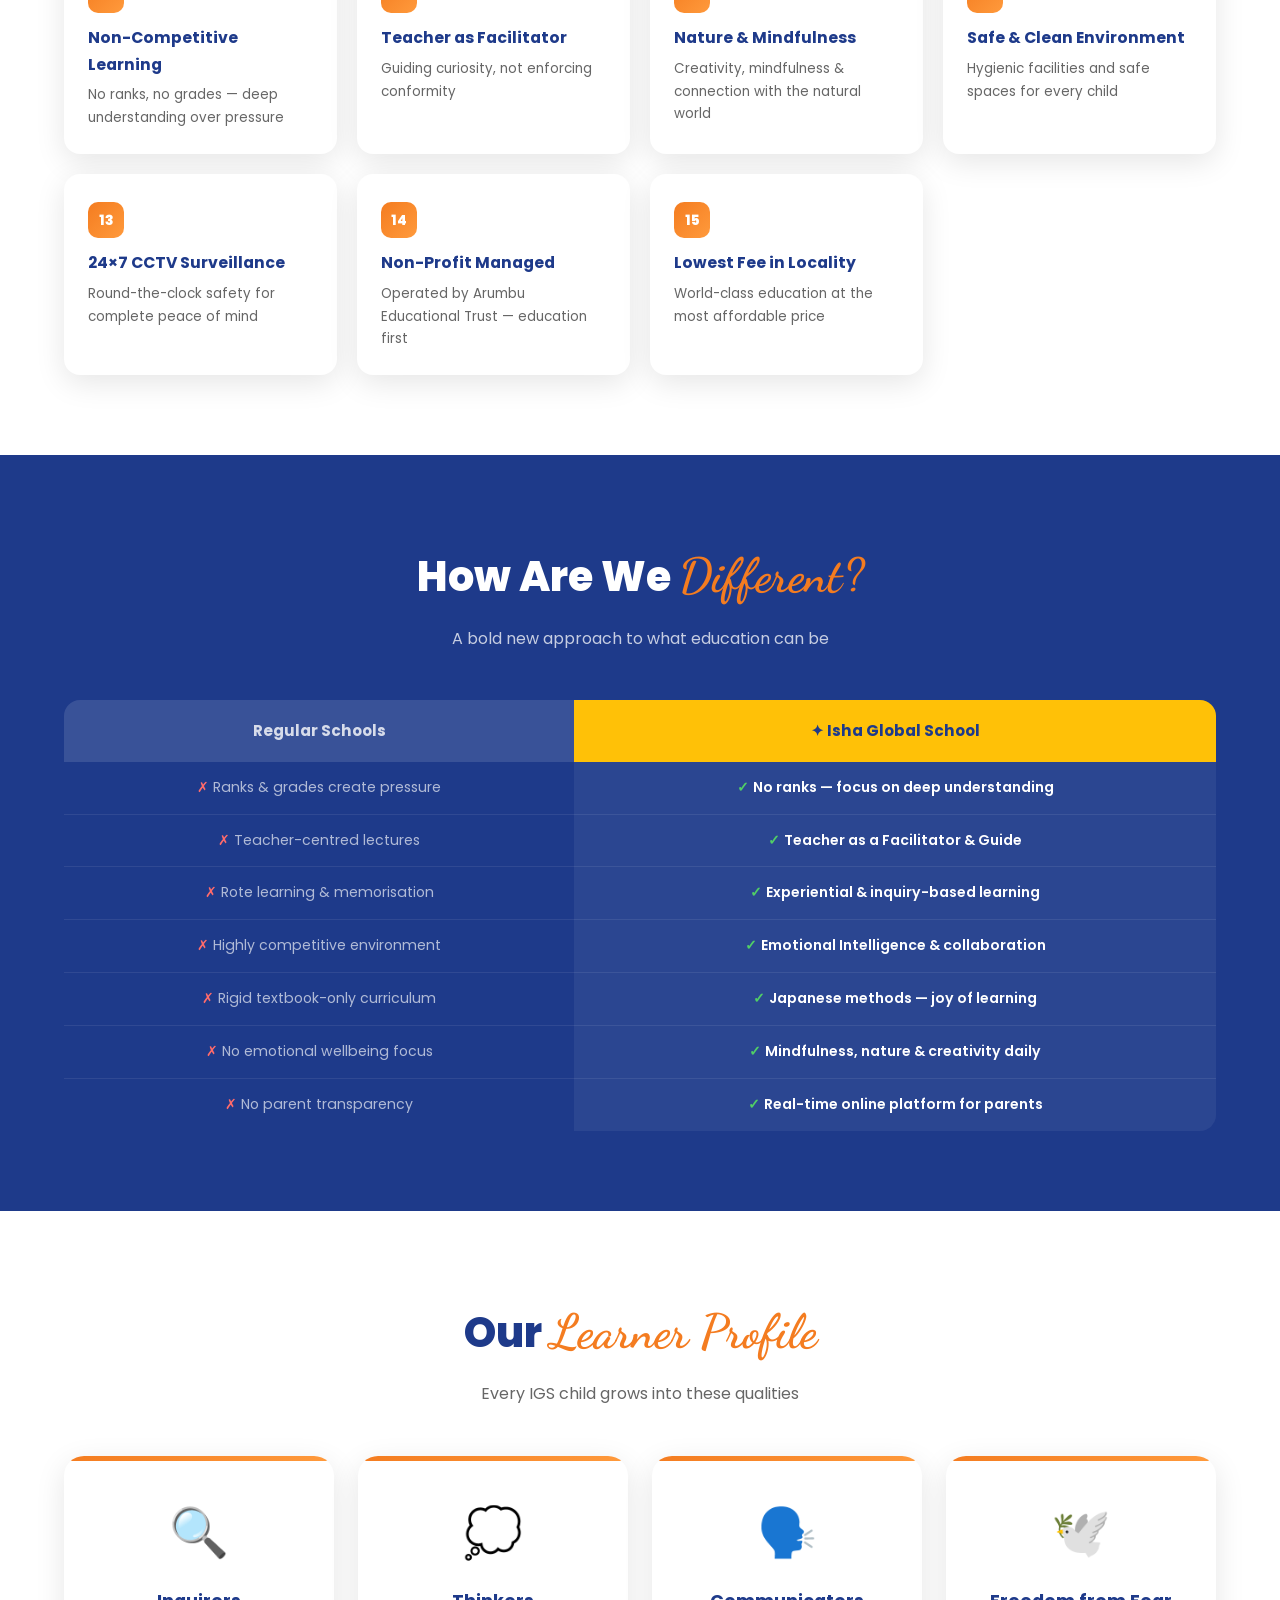
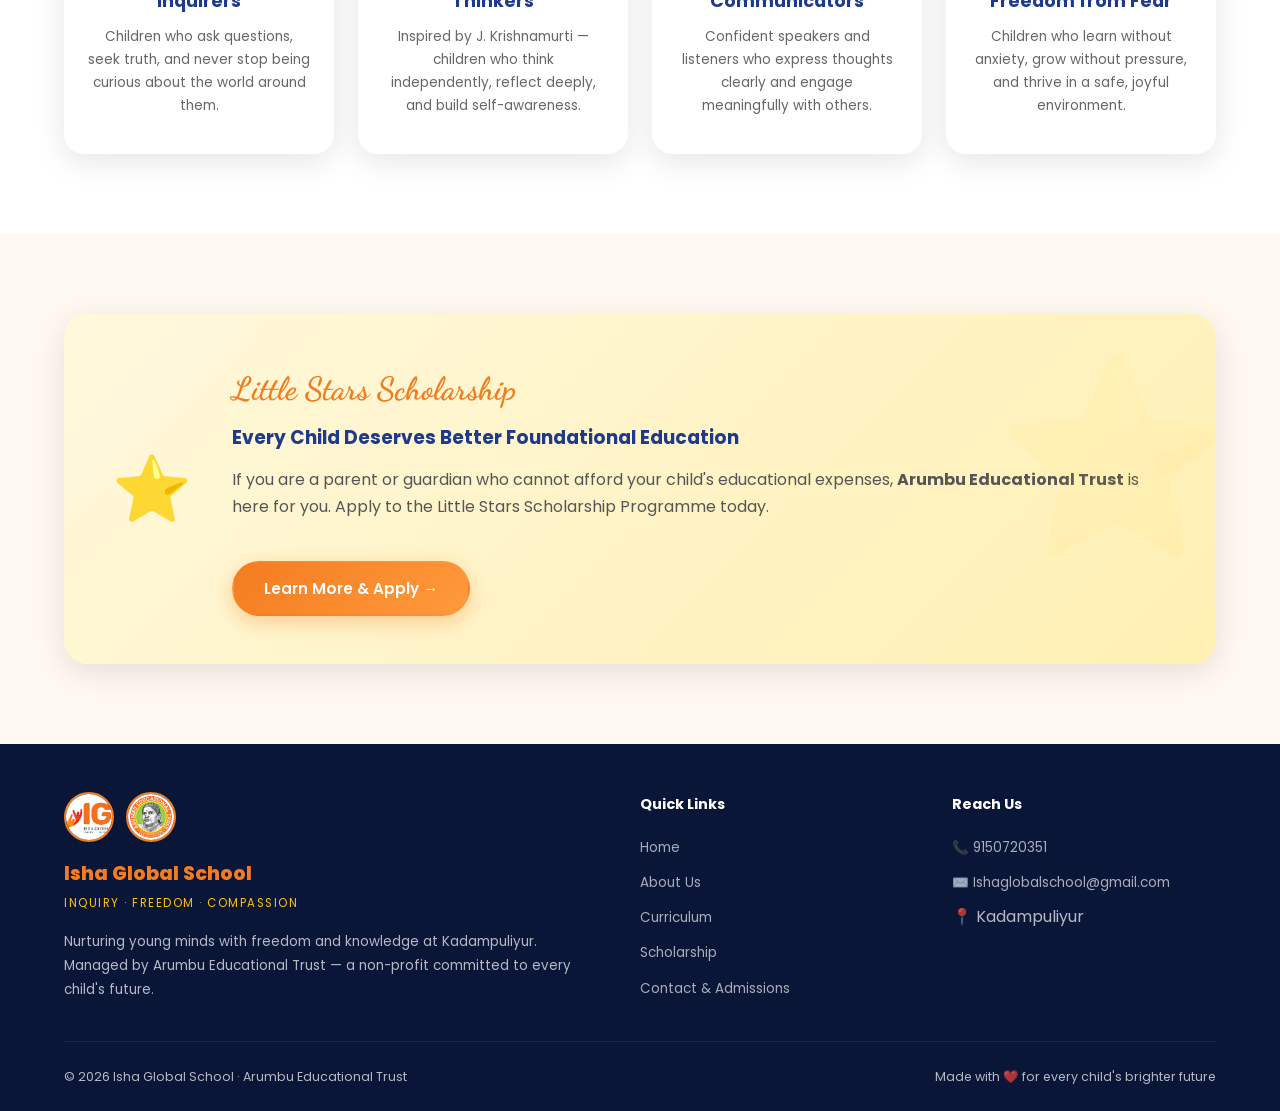
==== commit b78e4cb2: "Link all Apply Now buttons to contact registration form Co-Authored-By: Claude Opus 4.6 (1M context)" ====
--- a/index.html
+++ b/index.html
@@ -31,7 +31,7 @@
       <li><a href="curriculum.html">Curriculum</a></li>
       <li><a href="scholarship.html">Scholarship</a></li>
       <li><a href="contact.html">Contact</a></li>
-      <li><a href="#" class="nav-apply">Apply Now →</a></li>
+      <li><a href="contact.html#register" class="nav-apply">Apply Now →</a></li>
     </ul>
     <a href="about.html" class="trust-logo-link" title="Arumbu Educational Trust">
       <img src="Pictures/trust.jpeg" alt="Arumbu Educational Trust" class="trust-logo"/>
@@ -54,7 +54,7 @@
   <a href="curriculum.html">Curriculum</a>
   <a href="scholarship.html">Scholarship</a>
   <a href="contact.html">Contact</a>
-  <a href="#" class="mob-apply">Apply Now →</a>
+  <a href="contact.html#register" class="mob-apply">Apply Now →</a>
 </div>
 
 <!-- HERO -->
@@ -76,7 +76,7 @@
           Inspired by J. Krishnamurti, guided by compassion, managed by a non-profit trust.
         </p>
         <div class="hero-btns">
-          <a href="#" class="btn btn-orange">Apply Now →</a>
+          <a href="contact.html#register" class="btn btn-orange">Apply Now →</a>
           <a href="about.html" class="btn btn-outline" style="color:var(--blue);border-color:var(--blue);">Learn More</a>
         </div>
       </div>
